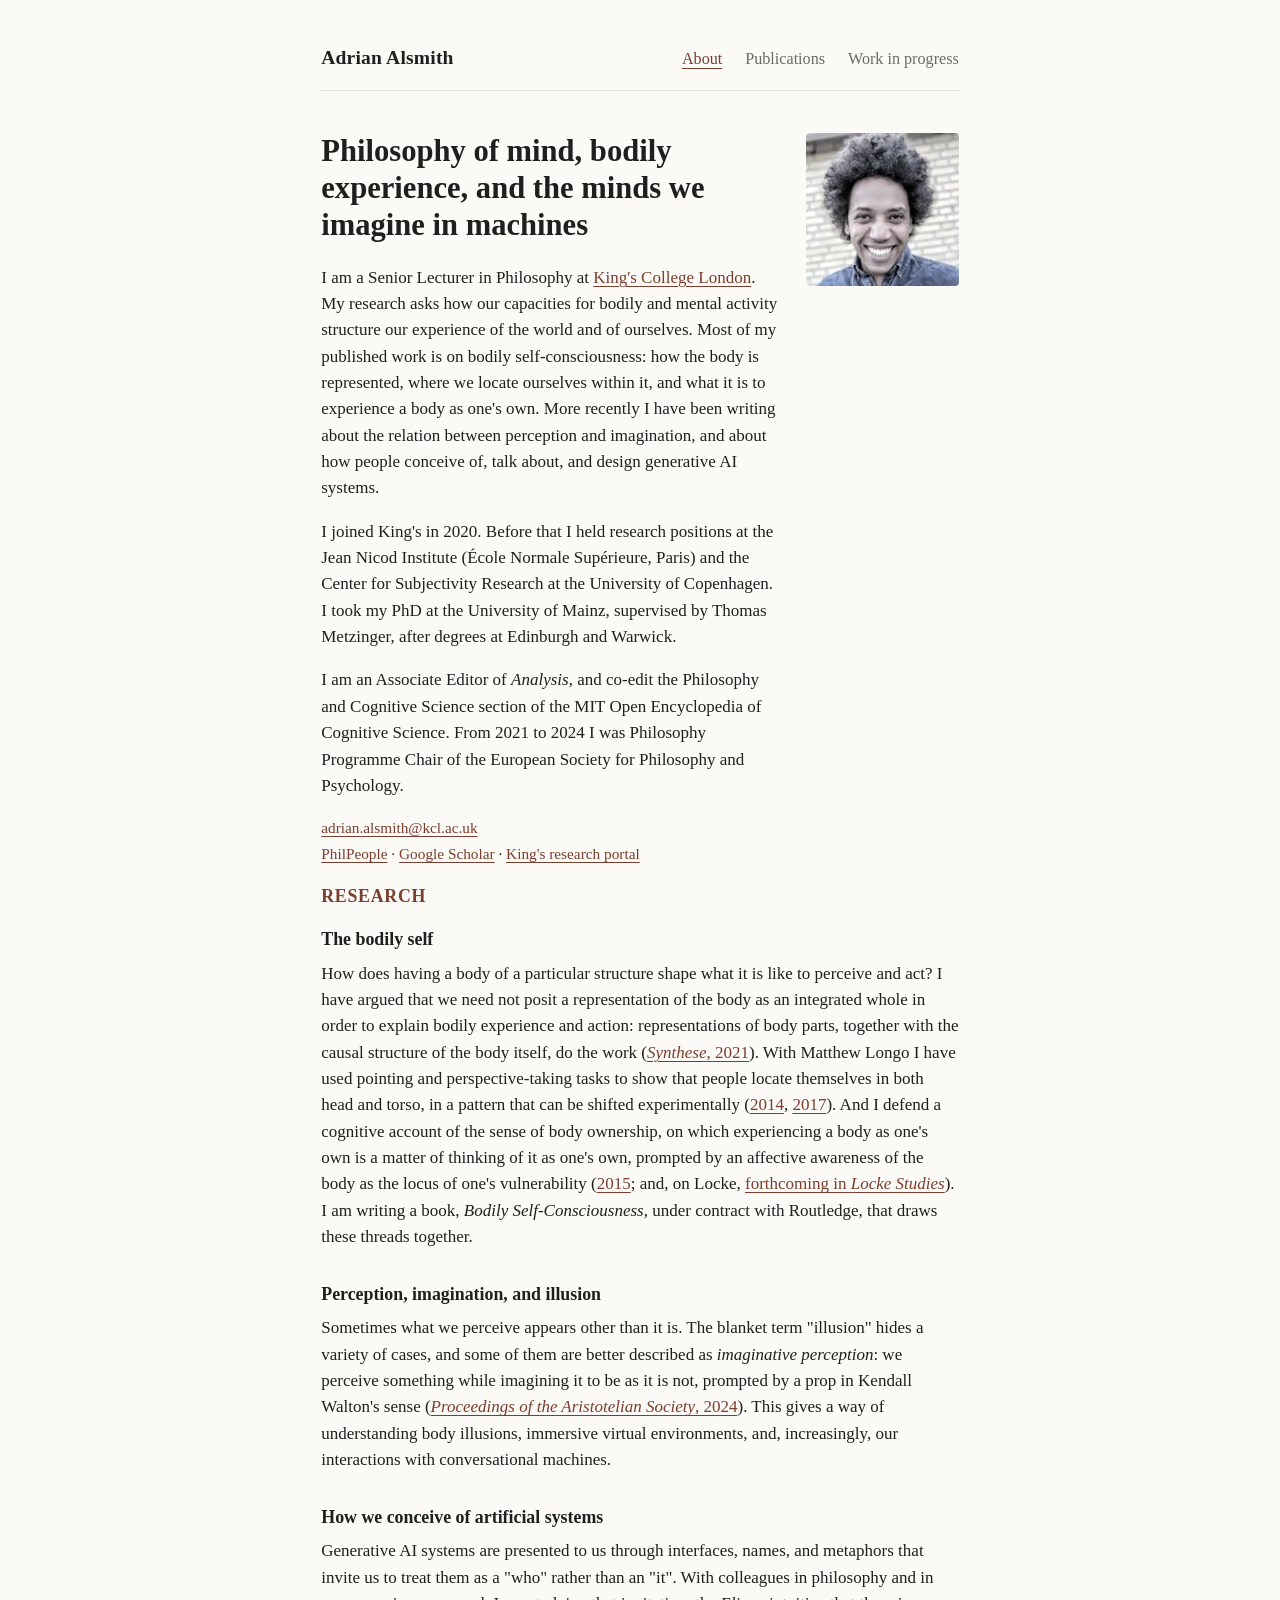
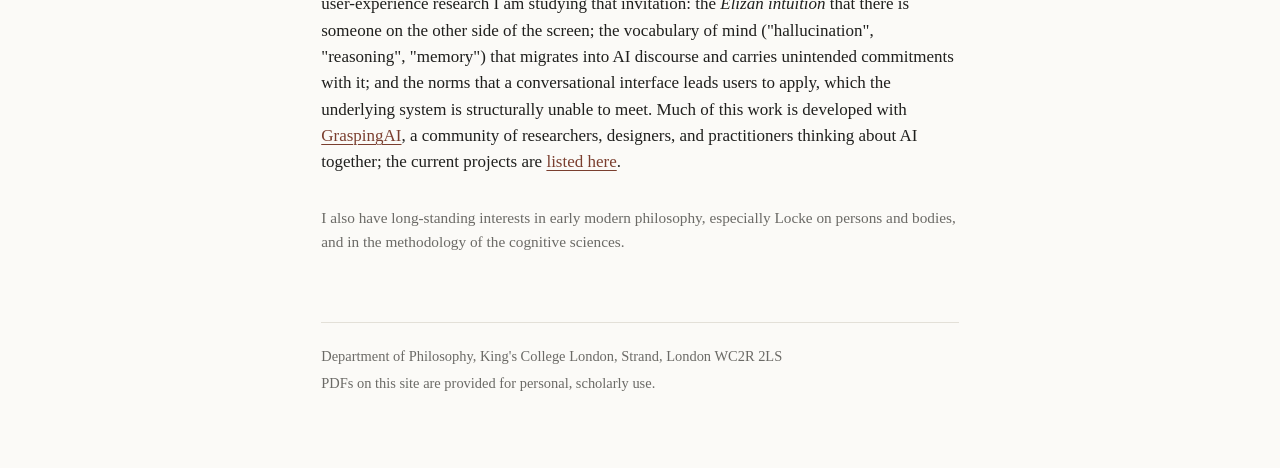
==== index.html @ 0f91536b "Update site with facts from CV, PDR, and project files Add missing publications (2020–2025), mark th" ====
<!DOCTYPE html>
<html lang="en">
<head>
  <meta charset="utf-8">
  <meta name="viewport" content="width=device-width, initial-scale=1">
  <title>Adrian Alsmith — Philosophy, King's College London</title>
  <meta name="description" content="Adrian Alsmith is a philosopher at King's College London working on bodily self-consciousness, perception and imagination, and how people conceive of artificial systems.">
  <link rel="stylesheet" href="style.css">
</head>
<body>
<div class="wrap">

  <header class="site">
    <a class="name" href="index.html">Adrian Alsmith</a>
    <nav class="main">
      <a href="index.html" aria-current="page">About</a>
      <a href="publications.html">Publications</a>
      <a href="work-in-progress.html">Work in progress</a>
    </nav>
  </header>

  <main>

    <div class="intro">
      <div>
        <h1>Philosophy of mind, bodily experience, and the minds we imagine in machines</h1>

        <p>I am a Senior Lecturer in Philosophy at <a href="https://www.kcl.ac.uk/people/adrian-alsmith">King's College London</a>. My research asks how our capacities for bodily and mental activity structure our experience of the world and of ourselves. Most of my published work is on bodily self-consciousness: how the body is represented, where we locate ourselves within it, and what it is to experience a body as one's own. More recently I have been writing about the relation between perception and imagination, and about how people conceive of, talk about, and design generative AI systems.</p>

        <p>I joined King's in 2020. Before that I held research positions at the Jean Nicod Institute (École Normale Supérieure, Paris) and the Center for Subjectivity Research at the University of Copenhagen. I took my PhD at the University of Mainz, supervised by Thomas Metzinger, after degrees at Edinburgh and Warwick.</p>

        <p>I am an Associate Editor of <em>Analysis</em>, and co-edit the Philosophy and Cognitive Science section of the MIT Open Encyclopedia of Cognitive Science. From 2021 to 2024 I was Philosophy Programme Chair of the European Society for Philosophy and Psychology.</p>

        <ul class="contact small">
          <li><a href="mailto:adrian.alsmith@kcl.ac.uk">adrian.alsmith@kcl.ac.uk</a></li>
          <li><a href="https://philpeople.org/profiles/adrian-j-t-alsmith">PhilPeople</a> · <a href="https://scholar.google.com/citations?user=1DLullMAAAAJ">Google Scholar</a> · <a href="https://kclpure.kcl.ac.uk/portal/en/persons/adrian.alsmith/">King's research portal</a></li>
        </ul>
      </div>
      <img class="portrait" src="assets/adrian-alsmith.jpg" alt="Adrian Alsmith">
    </div>

    <h2>Research</h2>

    <div class="theme">
      <h3>The bodily self</h3>
      <p>How does having a body of a particular structure shape what it is like to perceive and act? I have argued that we need not posit a representation of the body as an integrated whole in order to explain bodily experience and action: representations of body parts, together with the causal structure of the body itself, do the work (<a href="papers/alsmith-2021-bodily-structure-and-body-representation.pdf"><em>Synthese</em>, 2021</a>). With Matthew Longo I have used pointing and perspective-taking tasks to show that people locate themselves in both head and torso, in a pattern that can be shifted experimentally (<a href="papers/alsmith-longo-2014-where-exactly-am-i.pdf">2014</a>, <a href="papers/alsmith-ferre-longo-2017-misalignment-paradigm.pdf">2017</a>). And I defend a cognitive account of the sense of body ownership, on which experiencing a body as one's own is a matter of thinking of it as one's own, prompted by an affective awareness of the body as the locus of one's vulnerability (<a href="papers/alsmith-2015-mental-activity-and-the-sense-of-ownership.pdf">2015</a>; and, on Locke, <a href="publications.html">forthcoming in <em>Locke Studies</em></a>). I am writing a book, <em>Bodily Self-Consciousness</em>, under contract with Routledge, that draws these threads together.</p>
    </div>

    <div class="theme">
      <h3>Perception, imagination, and illusion</h3>
      <p>Sometimes what we perceive appears other than it is. The blanket term "illusion" hides a variety of cases, and some of them are better described as <em>imaginative perception</em>: we perceive something while imagining it to be as it is not, prompted by a prop in Kendall Walton's sense (<a href="papers/alsmith-2024-unmistaken-imaginative-perception-and-illusion.pdf"><em>Proceedings of the Aristotelian Society</em>, 2024</a>). This gives a way of understanding body illusions, immersive virtual environments, and, increasingly, our interactions with conversational machines.</p>
    </div>

    <div class="theme">
      <h3>How we conceive of artificial systems</h3>
      <p>Generative AI systems are presented to us through interfaces, names, and metaphors that invite us to treat them as a "who" rather than an "it". With colleagues in philosophy and in user-experience research I am studying that invitation: the <em>Elizan intuition</em> that there is someone on the other side of the screen; the vocabulary of mind ("hallucination", "reasoning", "memory") that migrates into AI discourse and carries unintended commitments with it; and the norms that a conversational interface leads users to apply, which the underlying system is structurally unable to meet. Much of this work is developed with <a href="https://www.graspingai.com/">GraspingAI</a>, a community of researchers, designers, and practitioners thinking about AI together; the current projects are <a href="work-in-progress.html">listed here</a>.</p>
    </div>

    <p class="muted small">I also have long-standing interests in early modern philosophy, especially Locke on persons and bodies, and in the methodology of the cognitive sciences.</p>

  </main>

  <footer class="site">
    <p>Department of Philosophy, King's College London, Strand, London WC2R 2LS</p>
    <p>PDFs on this site are provided for personal, scholarly use.</p>
  </footer>

</div>
</body>
</html>
---- style.css ----
/* ------------------------------------------------------------------
   Adrian Alsmith — site stylesheet
   One file, no build step. Colours live in the :root block; change
   them there and every page follows.
   ------------------------------------------------------------------ */

:root {
  --bg: #fbfaf7;          /* page background (warm off-white) */
  --ink: #1f1f1d;         /* body text */
  --muted: #6b6a66;       /* secondary text: dates, venues, captions */
  --rule: #e3e0d8;        /* hairlines */
  --accent: #7a3e2e;      /* links, small headings (muted brick) */
  --accent-hover: #4d251b;
  --measure: 40rem;       /* max text width ≈ 70 characters */
}

@media (prefers-color-scheme: dark) {
  :root {
    --bg: #17181a;
    --ink: #e6e3dc;
    --muted: #a09d96;
    --rule: #33353a;
    --accent: #d9a08a;
    --accent-hover: #f0c9b8;
  }
}

* { box-sizing: border-box; }

html { font-size: 106.25%; }  /* 17px base */

body {
  margin: 0;
  background: var(--bg);
  color: var(--ink);
  font-family: Charter, "Iowan Old Style", "Palatino Linotype", Palatino,
               Georgia, "Times New Roman", serif;
  line-height: 1.55;
  -webkit-font-smoothing: antialiased;
}

/* ---- layout ---------------------------------------------------- */

.wrap {
  max-width: var(--measure);
  margin: 0 auto;
  padding: 2.5rem 1.25rem 4rem;
}

header.site {
  display: flex;
  flex-wrap: wrap;
  align-items: baseline;
  justify-content: space-between;
  gap: 0.5rem 1.5rem;
  padding-bottom: 1rem;
  margin-bottom: 2.5rem;
  border-bottom: 1px solid var(--rule);
}

header.site .name {
  font-size: 1.15rem;
  font-weight: 600;
  letter-spacing: 0.01em;
  color: var(--ink);
  text-decoration: none;
}

nav.main a {
  margin-left: 1.1rem;
  color: var(--muted);
  text-decoration: none;
  font-size: 0.95rem;
}
nav.main a:first-child { margin-left: 0; }
nav.main a:hover,
nav.main a[aria-current="page"] { color: var(--accent); }
nav.main a[aria-current="page"] { text-decoration: underline; text-underline-offset: 0.25em; }

footer.site {
  margin-top: 4rem;
  padding-top: 1rem;
  border-top: 1px solid var(--rule);
  color: var(--muted);
  font-size: 0.85rem;
}
footer.site p { margin: 0.3rem 0; }

/* ---- type ------------------------------------------------------ */

h1 {
  font-size: 1.8rem;
  font-weight: 600;
  line-height: 1.2;
  margin: 0 0 1.25rem;
}

h2 {
  font-size: 1.05rem;
  font-weight: 600;
  letter-spacing: 0.04em;
  text-transform: uppercase;
  color: var(--accent);
  margin: 2.75rem 0 0.9rem;
}
h2:first-of-type { margin-top: 0; }

h3 {
  font-size: 1.05rem;
  font-weight: 600;
  margin: 1.6rem 0 0.4rem;
}

p { margin: 0 0 1rem; }

a { color: var(--accent); text-decoration: underline; text-underline-offset: 0.18em; text-decoration-thickness: 0.06em; }
a:hover { color: var(--accent-hover); }

.muted { color: var(--muted); }
.small { font-size: 0.9rem; }

/* ---- home page ------------------------------------------------- */

.intro {
  display: grid;
  grid-template-columns: 1fr;
  gap: 1.5rem;
  align-items: start;
}
@media (min-width: 560px) {
  .intro { grid-template-columns: 1fr 9rem; }
}

.intro img.portrait {
  width: 9rem;
  height: 9rem;
  object-fit: cover;
  border-radius: 4px;
  order: -1;
}
@media (min-width: 560px) { .intro img.portrait { order: 0; } }

.contact { list-style: none; padding: 0; margin: 0 0 1rem; }
.contact li { margin: 0.15rem 0; }

/* ---- lists of work --------------------------------------------- */

ul.works { list-style: none; padding: 0; margin: 0; }
ul.works li {
  margin: 0 0 1.1rem;
  padding-left: 0;
}
ul.works .title { font-weight: 600; }
ul.works .venue { color: var(--muted); }
ul.works .links { font-size: 0.9rem; white-space: nowrap; }
ul.works .links a { margin-right: 0.6rem; }
ul.works .note { display: block; color: var(--muted); font-size: 0.92rem; margin-top: 0.2rem; }

.year {
  display: block;
  color: var(--muted);
  font-size: 0.85rem;
  letter-spacing: 0.06em;
  margin: 1.8rem 0 0.6rem;
}
.year:first-of-type { margin-top: 0; }

/* Research themes on the home page */
.theme { margin-bottom: 1.8rem; }
.theme h3 { margin-top: 0; }
.theme p:last-child { margin-bottom: 0; }
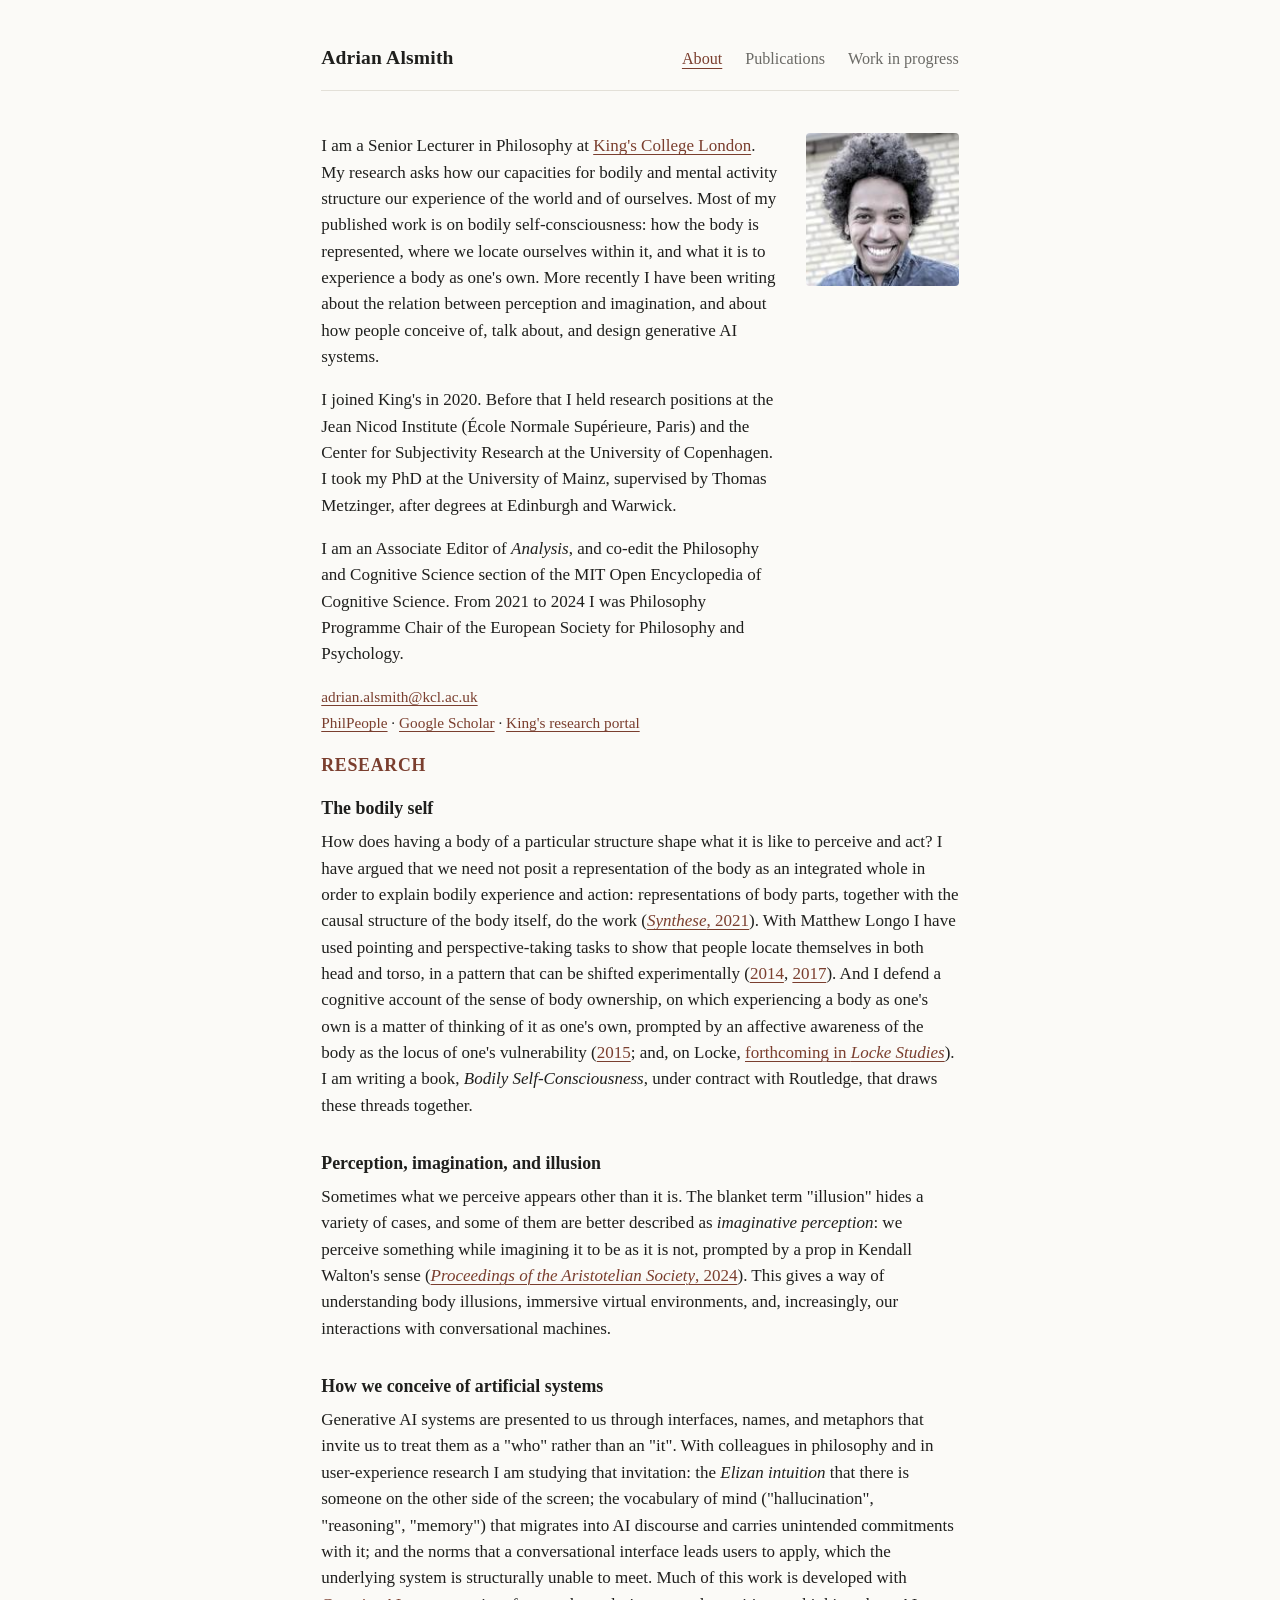
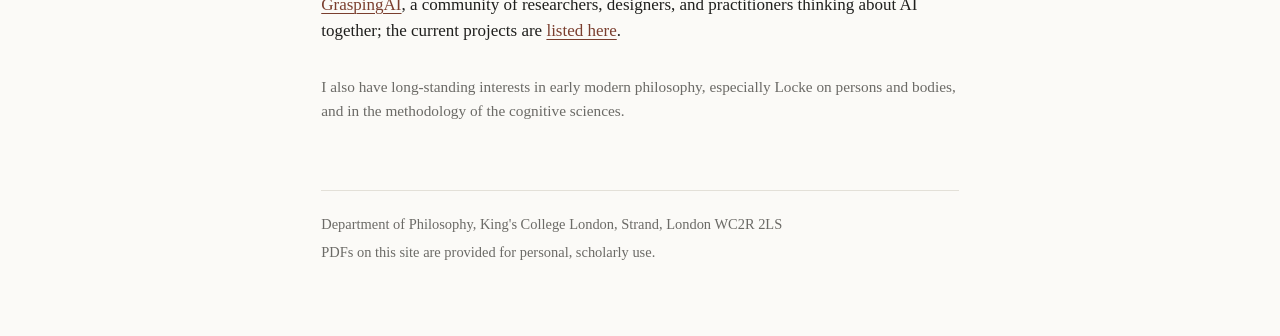
==== commit 58b9c02a: "Remove headline strapline from home page Co-Authored-By: Claude Fable 5.1 <noreply@anthropic.com> Cl" ====
--- a/index.html
+++ b/index.html
@@ -23,8 +23,6 @@
 
     <div class="intro">
       <div>
-        <h1>Philosophy of mind, bodily experience, and the minds we imagine in machines</h1>
-
         <p>I am a Senior Lecturer in Philosophy at <a href="https://www.kcl.ac.uk/people/adrian-alsmith">King's College London</a>. My research asks how our capacities for bodily and mental activity structure our experience of the world and of ourselves. Most of my published work is on bodily self-consciousness: how the body is represented, where we locate ourselves within it, and what it is to experience a body as one's own. More recently I have been writing about the relation between perception and imagination, and about how people conceive of, talk about, and design generative AI systems.</p>
 
         <p>I joined King's in 2020. Before that I held research positions at the Jean Nicod Institute (École Normale Supérieure, Paris) and the Center for Subjectivity Research at the University of Copenhagen. I took my PhD at the University of Mainz, supervised by Thomas Metzinger, after degrees at Edinburgh and Warwick.</p>
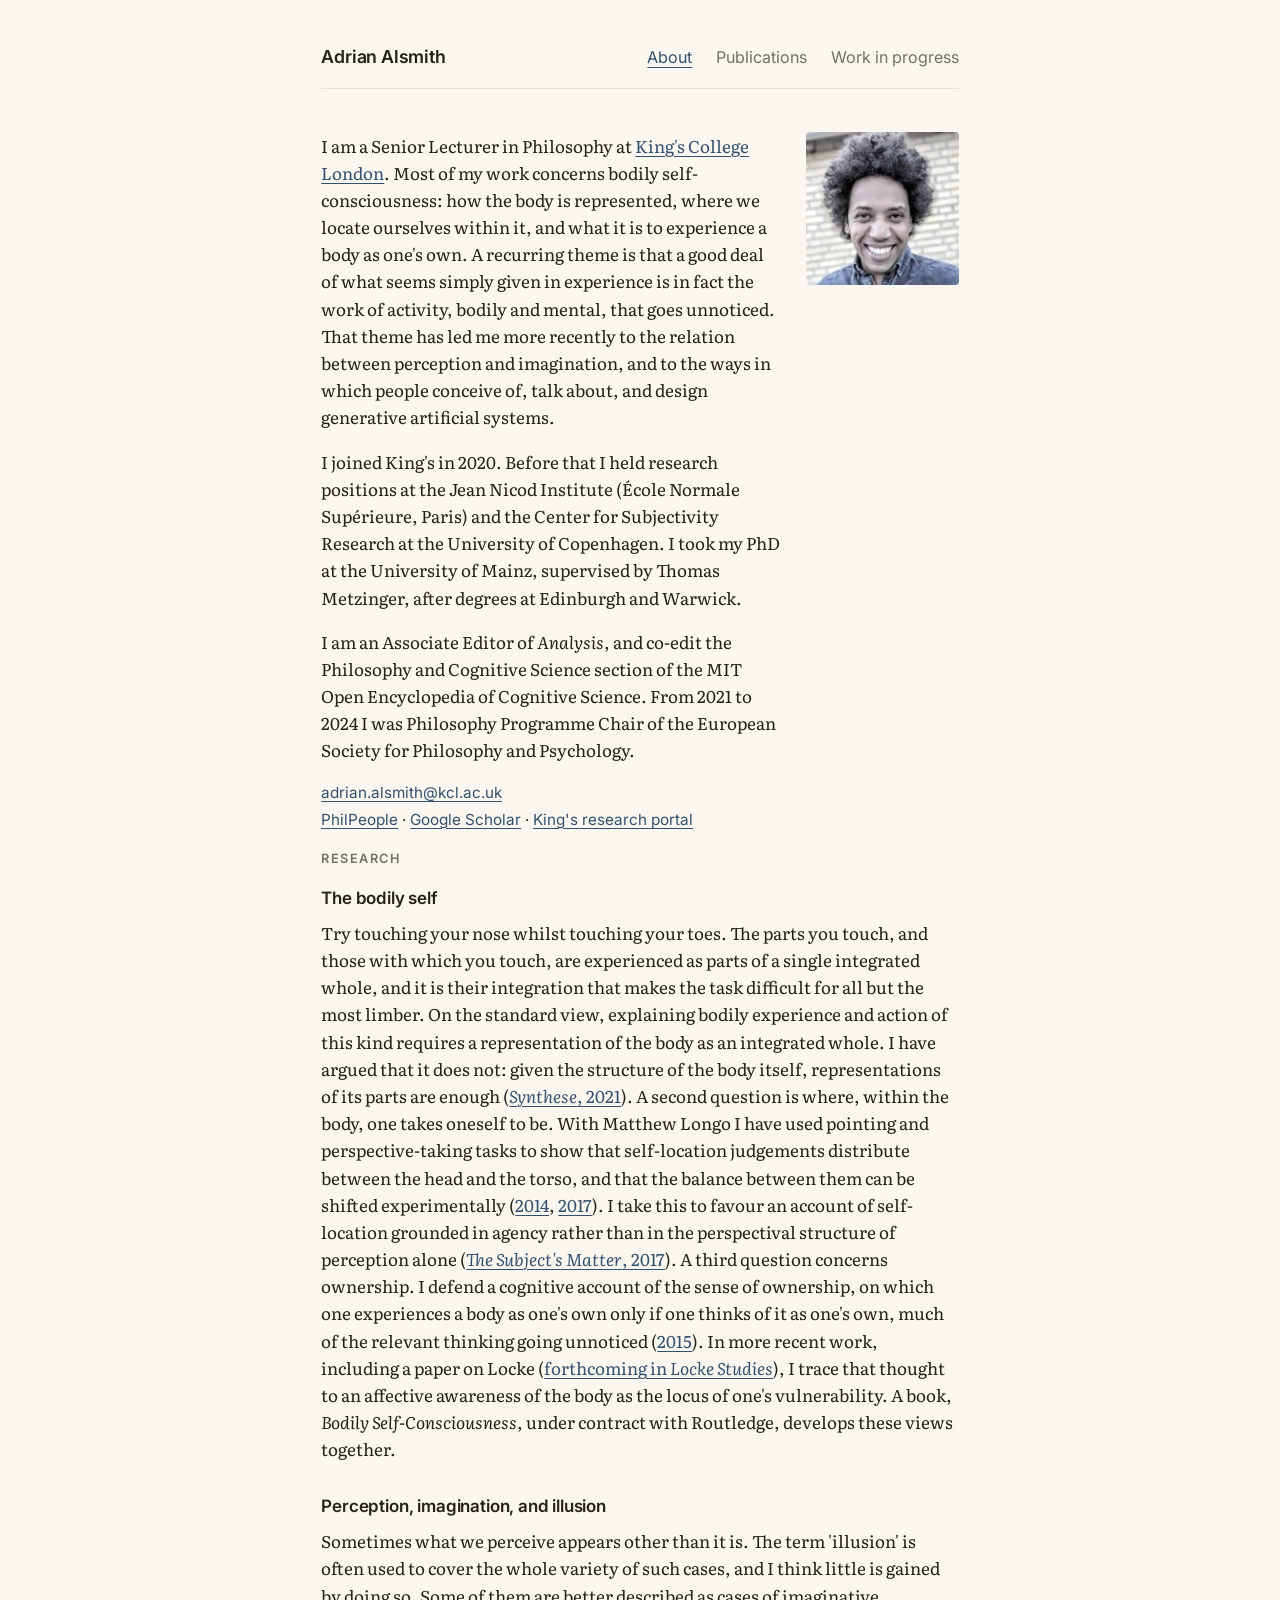
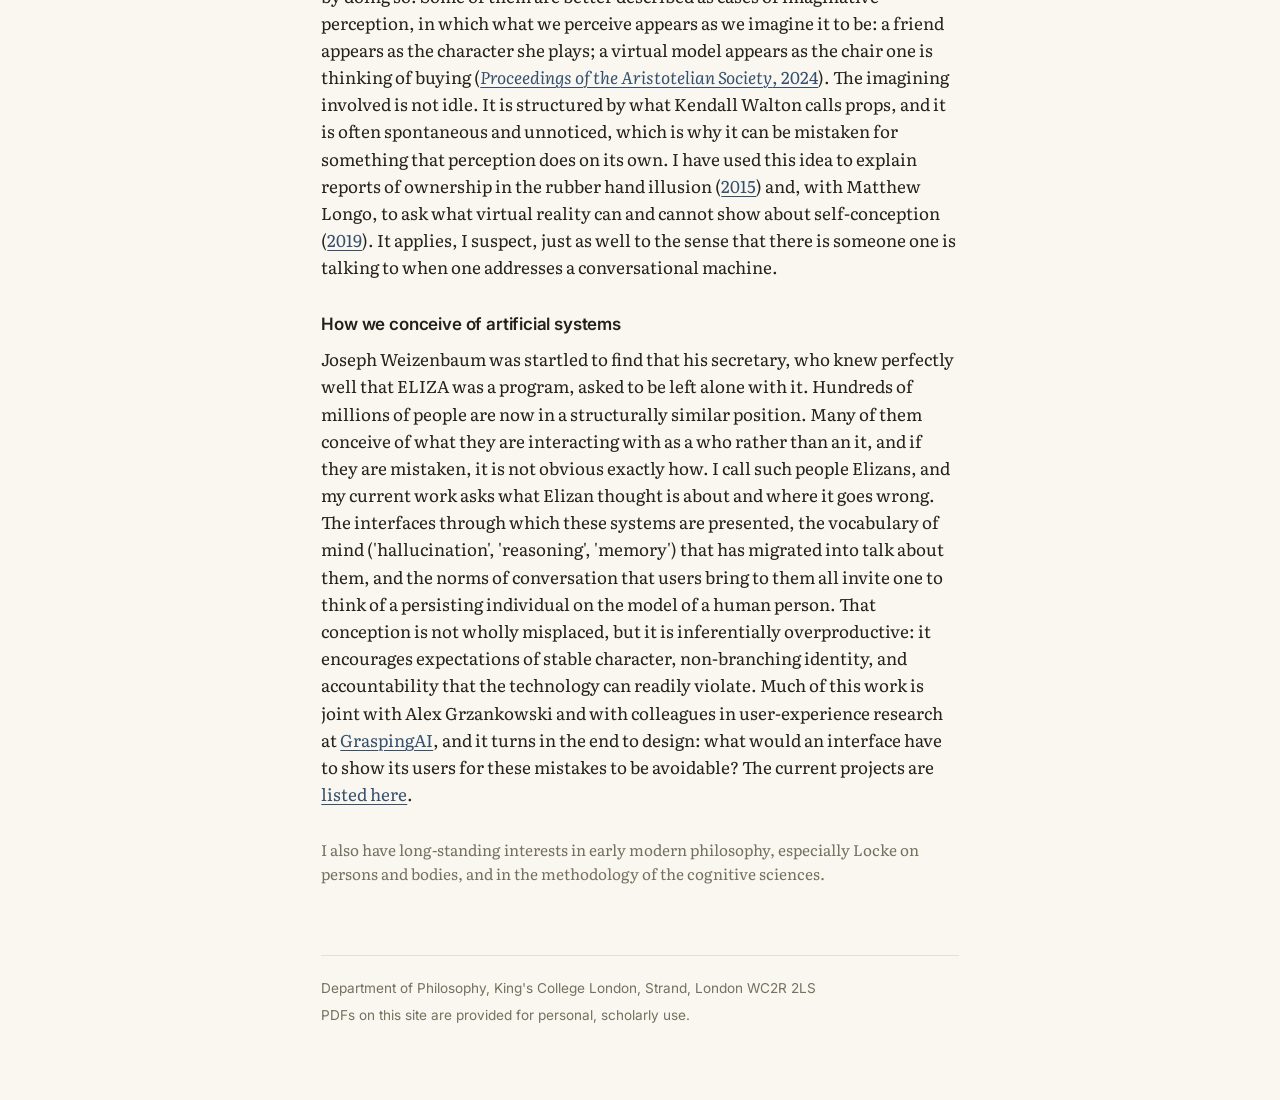
==== commit 581aef5c: "Revise site copy to match the author's prose style Rework the bio, research themes, and the notes on" ====
--- a/index.html
+++ b/index.html
@@ -23,7 +23,7 @@
 
     <div class="intro">
       <div>
-        <p>I am a Senior Lecturer in Philosophy at <a href="https://www.kcl.ac.uk/people/adrian-alsmith">King's College London</a>. My research asks how our capacities for bodily and mental activity structure our experience of the world and of ourselves. Most of my published work is on bodily self-consciousness: how the body is represented, where we locate ourselves within it, and what it is to experience a body as one's own. More recently I have been writing about the relation between perception and imagination, and about how people conceive of, talk about, and design generative AI systems.</p>
+        <p>I am a Senior Lecturer in Philosophy at <a href="https://www.kcl.ac.uk/people/adrian-alsmith">King's College London</a>. Most of my work concerns bodily self-consciousness: how the body is represented, where we locate ourselves within it, and what it is to experience a body as one's own. A recurring theme is that a good deal of what seems simply given in experience is in fact the work of activity, bodily and mental, that goes unnoticed. That theme has led me more recently to the relation between perception and imagination, and to the ways in which people conceive of, talk about, and design generative artificial systems.</p>
 
         <p>I joined King's in 2020. Before that I held research positions at the Jean Nicod Institute (École Normale Supérieure, Paris) and the Center for Subjectivity Research at the University of Copenhagen. I took my PhD at the University of Mainz, supervised by Thomas Metzinger, after degrees at Edinburgh and Warwick.</p>
 
@@ -41,17 +41,17 @@
 
     <div class="theme">
       <h3>The bodily self</h3>
-      <p>How does having a body of a particular structure shape what it is like to perceive and act? I have argued that we need not posit a representation of the body as an integrated whole in order to explain bodily experience and action: representations of body parts, together with the causal structure of the body itself, do the work (<a href="papers/alsmith-2021-bodily-structure-and-body-representation.pdf"><em>Synthese</em>, 2021</a>). With Matthew Longo I have used pointing and perspective-taking tasks to show that people locate themselves in both head and torso, in a pattern that can be shifted experimentally (<a href="papers/alsmith-longo-2014-where-exactly-am-i.pdf">2014</a>, <a href="papers/alsmith-ferre-longo-2017-misalignment-paradigm.pdf">2017</a>). And I defend a cognitive account of the sense of body ownership, on which experiencing a body as one's own is a matter of thinking of it as one's own, prompted by an affective awareness of the body as the locus of one's vulnerability (<a href="papers/alsmith-2015-mental-activity-and-the-sense-of-ownership.pdf">2015</a>; and, on Locke, <a href="publications.html">forthcoming in <em>Locke Studies</em></a>). I am writing a book, <em>Bodily Self-Consciousness</em>, under contract with Routledge, that draws these threads together.</p>
+      <p>Try touching your nose whilst touching your toes. The parts you touch, and those with which you touch, are experienced as parts of a single integrated whole, and it is their integration that makes the task difficult for all but the most limber. On the standard view, explaining bodily experience and action of this kind requires a representation of the body as an integrated whole. I have argued that it does not: given the structure of the body itself, representations of its parts are enough (<a href="papers/alsmith-2021-bodily-structure-and-body-representation.pdf"><em>Synthese</em>, 2021</a>). A second question is where, within the body, one takes oneself to be. With Matthew Longo I have used pointing and perspective-taking tasks to show that self-location judgements distribute between the head and the torso, and that the balance between them can be shifted experimentally (<a href="papers/alsmith-longo-2014-where-exactly-am-i.pdf">2014</a>, <a href="papers/alsmith-ferre-longo-2017-misalignment-paradigm.pdf">2017</a>). I take this to favour an account of self-location grounded in agency rather than in the perspectival structure of perception alone (<a href="papers/alsmith-2017-perspectival-structure-and-agentive-self-location.pdf"><em>The Subject's Matter</em>, 2017</a>). A third question concerns ownership. I defend a cognitive account of the sense of ownership, on which one experiences a body as one's own only if one thinks of it as one's own, much of the relevant thinking going unnoticed (<a href="papers/alsmith-2015-mental-activity-and-the-sense-of-ownership.pdf">2015</a>). In more recent work, including a paper on Locke (<a href="publications.html">forthcoming in <em>Locke Studies</em></a>), I trace that thought to an affective awareness of the body as the locus of one's vulnerability. A book, <em>Bodily Self-Consciousness</em>, under contract with Routledge, develops these views together.</p>
     </div>
 
     <div class="theme">
       <h3>Perception, imagination, and illusion</h3>
-      <p>Sometimes what we perceive appears other than it is. The blanket term "illusion" hides a variety of cases, and some of them are better described as <em>imaginative perception</em>: we perceive something while imagining it to be as it is not, prompted by a prop in Kendall Walton's sense (<a href="papers/alsmith-2024-unmistaken-imaginative-perception-and-illusion.pdf"><em>Proceedings of the Aristotelian Society</em>, 2024</a>). This gives a way of understanding body illusions, immersive virtual environments, and, increasingly, our interactions with conversational machines.</p>
+      <p>Sometimes what we perceive appears other than it is. The term 'illusion' is often used to cover the whole variety of such cases, and I think little is gained by doing so. Some of them are better described as cases of imaginative perception, in which what we perceive appears as we imagine it to be: a friend appears as the character she plays; a virtual model appears as the chair one is thinking of buying (<a href="papers/alsmith-2024-unmistaken-imaginative-perception-and-illusion.pdf"><em>Proceedings of the Aristotelian Society</em>, 2024</a>). The imagining involved is not idle. It is structured by what Kendall Walton calls props, and it is often spontaneous and unnoticed, which is why it can be mistaken for something that perception does on its own. I have used this idea to explain reports of ownership in the rubber hand illusion (<a href="papers/alsmith-2015-mental-activity-and-the-sense-of-ownership.pdf">2015</a>) and, with Matthew Longo, to ask what virtual reality can and cannot show about self-conception (<a href="papers/alsmith-longo-2019-using-vr-to-study-self-conception.pdf">2019</a>). It applies, I suspect, just as well to the sense that there is someone one is talking to when one addresses a conversational machine.</p>
     </div>
 
     <div class="theme">
       <h3>How we conceive of artificial systems</h3>
-      <p>Generative AI systems are presented to us through interfaces, names, and metaphors that invite us to treat them as a "who" rather than an "it". With colleagues in philosophy and in user-experience research I am studying that invitation: the <em>Elizan intuition</em> that there is someone on the other side of the screen; the vocabulary of mind ("hallucination", "reasoning", "memory") that migrates into AI discourse and carries unintended commitments with it; and the norms that a conversational interface leads users to apply, which the underlying system is structurally unable to meet. Much of this work is developed with <a href="https://www.graspingai.com/">GraspingAI</a>, a community of researchers, designers, and practitioners thinking about AI together; the current projects are <a href="work-in-progress.html">listed here</a>.</p>
+      <p>Joseph Weizenbaum was startled to find that his secretary, who knew perfectly well that ELIZA was a program, asked to be left alone with it. Hundreds of millions of people are now in a structurally similar position. Many of them conceive of what they are interacting with as a who rather than an it, and if they are mistaken, it is not obvious exactly how. I call such people Elizans, and my current work asks what Elizan thought is about and where it goes wrong. The interfaces through which these systems are presented, the vocabulary of mind ('hallucination', 'reasoning', 'memory') that has migrated into talk about them, and the norms of conversation that users bring to them all invite one to think of a persisting individual on the model of a human person. That conception is not wholly misplaced, but it is inferentially overproductive: it encourages expectations of stable character, non-branching identity, and accountability that the technology can readily violate. Much of this work is joint with Alex Grzankowski and with colleagues in user-experience research at <a href="https://www.graspingai.com/">GraspingAI</a>, and it turns in the end to design: what would an interface have to show its users for these mistakes to be avoidable? The current projects are <a href="work-in-progress.html">listed here</a>.</p>
     </div>
 
     <p class="muted small">I also have long-standing interests in early modern philosophy, especially Locke on persons and bodies, and in the methodology of the cognitive sciences.</p>
--- a/style.css
+++ b/style.css
@@ -2,26 +2,62 @@
    Adrian Alsmith — site stylesheet
    One file, no build step. Colours live in the :root block; change
    them there and every page follows.
+
+   Type: Literata (serif) for running text; Inter (sans) for the name,
+   navigation, headings, labels and links. Both are self-hosted in
+   assets/fonts/ under the SIL Open Font License.
    ------------------------------------------------------------------ */
 
+@font-face {
+  font-family: "Literata";
+  src: url("assets/fonts/literata.woff2") format("woff2");
+  font-weight: 200 900;
+  font-style: normal;
+  font-display: swap;
+}
+@font-face {
+  font-family: "Literata";
+  src: url("assets/fonts/literata-italic.woff2") format("woff2");
+  font-weight: 200 900;
+  font-style: italic;
+  font-display: swap;
+}
+@font-face {
+  font-family: "Inter";
+  src: url("assets/fonts/inter.woff2") format("woff2");
+  font-weight: 100 900;
+  font-style: normal;
+  font-display: swap;
+}
+@font-face {
+  font-family: "Inter";
+  src: url("assets/fonts/inter-italic.woff2") format("woff2");
+  font-weight: 100 900;
+  font-style: italic;
+  font-display: swap;
+}
+
 :root {
-  --bg: #fbfaf7;          /* page background (warm off-white) */
-  --ink: #1f1f1d;         /* body text */
-  --muted: #6b6a66;       /* secondary text: dates, venues, captions */
-  --rule: #e3e0d8;        /* hairlines */
-  --accent: #7a3e2e;      /* links, small headings (muted brick) */
-  --accent-hover: #4d251b;
+  --bg: #faf7f0;          /* page background (cream) */
+  --ink: #24211c;         /* body text (warm near-black) */
+  --muted: #75705f;       /* secondary text: dates, venues, captions */
+  --rule: #e6e0d0;        /* hairlines */
+  --accent: #34506e;      /* links (slate blue) */
+  --accent-hover: #1e3149;
   --measure: 40rem;       /* max text width ≈ 70 characters */
+
+  --serif: "Literata", Charter, "Iowan Old Style", Georgia, serif;
+  --sans: "Inter", -apple-system, "Helvetica Neue", Helvetica, Arial, sans-serif;
 }
 
 @media (prefers-color-scheme: dark) {
   :root {
-    --bg: #17181a;
-    --ink: #e6e3dc;
-    --muted: #a09d96;
-    --rule: #33353a;
-    --accent: #d9a08a;
-    --accent-hover: #f0c9b8;
+    --bg: #1b1a17;
+    --ink: #e8e4da;
+    --muted: #a39d8e;
+    --rule: #36332c;
+    --accent: #9fb8d6;
+    --accent-hover: #c7d8ec;
   }
 }
 
@@ -33,9 +69,8 @@
   margin: 0;
   background: var(--bg);
   color: var(--ink);
-  font-family: Charter, "Iowan Old Style", "Palatino Linotype", Palatino,
-               Georgia, "Times New Roman", serif;
-  line-height: 1.55;
+  font-family: var(--serif);
+  line-height: 1.6;
   -webkit-font-smoothing: antialiased;
 }
 
@@ -56,12 +91,13 @@
   padding-bottom: 1rem;
   margin-bottom: 2.5rem;
   border-bottom: 1px solid var(--rule);
+  font-family: var(--sans);
 }
 
 header.site .name {
-  font-size: 1.15rem;
-  font-weight: 600;
-  letter-spacing: 0.01em;
+  font-size: 1.05rem;
+  font-weight: 600;
+  letter-spacing: -0.01em;
   color: var(--ink);
   text-decoration: none;
 }
@@ -82,38 +118,49 @@
   padding-top: 1rem;
   border-top: 1px solid var(--rule);
   color: var(--muted);
-  font-size: 0.85rem;
+  font-family: var(--sans);
+  font-size: 0.8rem;
 }
 footer.site p { margin: 0.3rem 0; }
 
 /* ---- type ------------------------------------------------------ */
 
 h1 {
-  font-size: 1.8rem;
-  font-weight: 600;
+  font-family: var(--sans);
+  font-size: 1.5rem;
+  font-weight: 600;
+  letter-spacing: -0.015em;
   line-height: 1.2;
   margin: 0 0 1.25rem;
 }
 
 h2 {
-  font-size: 1.05rem;
-  font-weight: 600;
-  letter-spacing: 0.04em;
+  font-family: var(--sans);
+  font-size: 0.75rem;
+  font-weight: 600;
+  letter-spacing: 0.12em;
   text-transform: uppercase;
+  color: var(--muted);
+  margin: 2.75rem 0 0.9rem;
+}
+h2:first-of-type { margin-top: 0; }
+
+h3 {
+  font-family: var(--sans);
+  font-size: 1rem;
+  font-weight: 600;
+  letter-spacing: -0.01em;
+  margin: 1.6rem 0 0.4rem;
+}
+
+p { margin: 0 0 1rem; }
+
+a {
   color: var(--accent);
-  margin: 2.75rem 0 0.9rem;
-}
-h2:first-of-type { margin-top: 0; }
-
-h3 {
-  font-size: 1.05rem;
-  font-weight: 600;
-  margin: 1.6rem 0 0.4rem;
-}
-
-p { margin: 0 0 1rem; }
-
-a { color: var(--accent); text-decoration: underline; text-underline-offset: 0.18em; text-decoration-thickness: 0.06em; }
+  text-decoration: underline;
+  text-underline-offset: 0.18em;
+  text-decoration-thickness: 0.06em;
+}
 a:hover { color: var(--accent-hover); }
 
 .muted { color: var(--muted); }
@@ -140,27 +187,25 @@
 }
 @media (min-width: 560px) { .intro img.portrait { order: 0; } }
 
-.contact { list-style: none; padding: 0; margin: 0 0 1rem; }
+.contact { list-style: none; padding: 0; margin: 0 0 1rem; font-family: var(--sans); }
 .contact li { margin: 0.15rem 0; }
 
 /* ---- lists of work --------------------------------------------- */
 
 ul.works { list-style: none; padding: 0; margin: 0; }
-ul.works li {
-  margin: 0 0 1.1rem;
-  padding-left: 0;
-}
+ul.works li { margin: 0 0 1.1rem; }
 ul.works .title { font-weight: 600; }
 ul.works .venue { color: var(--muted); }
-ul.works .links { font-size: 0.9rem; white-space: nowrap; }
+ul.works .links { font-family: var(--sans); font-size: 0.8rem; white-space: nowrap; }
 ul.works .links a { margin-right: 0.6rem; }
 ul.works .note { display: block; color: var(--muted); font-size: 0.92rem; margin-top: 0.2rem; }
 
 .year {
   display: block;
-  color: var(--muted);
-  font-size: 0.85rem;
-  letter-spacing: 0.06em;
+  font-family: var(--sans);
+  color: var(--muted);
+  font-size: 0.75rem;
+  letter-spacing: 0.12em;
   margin: 1.8rem 0 0.6rem;
 }
 .year:first-of-type { margin-top: 0; }
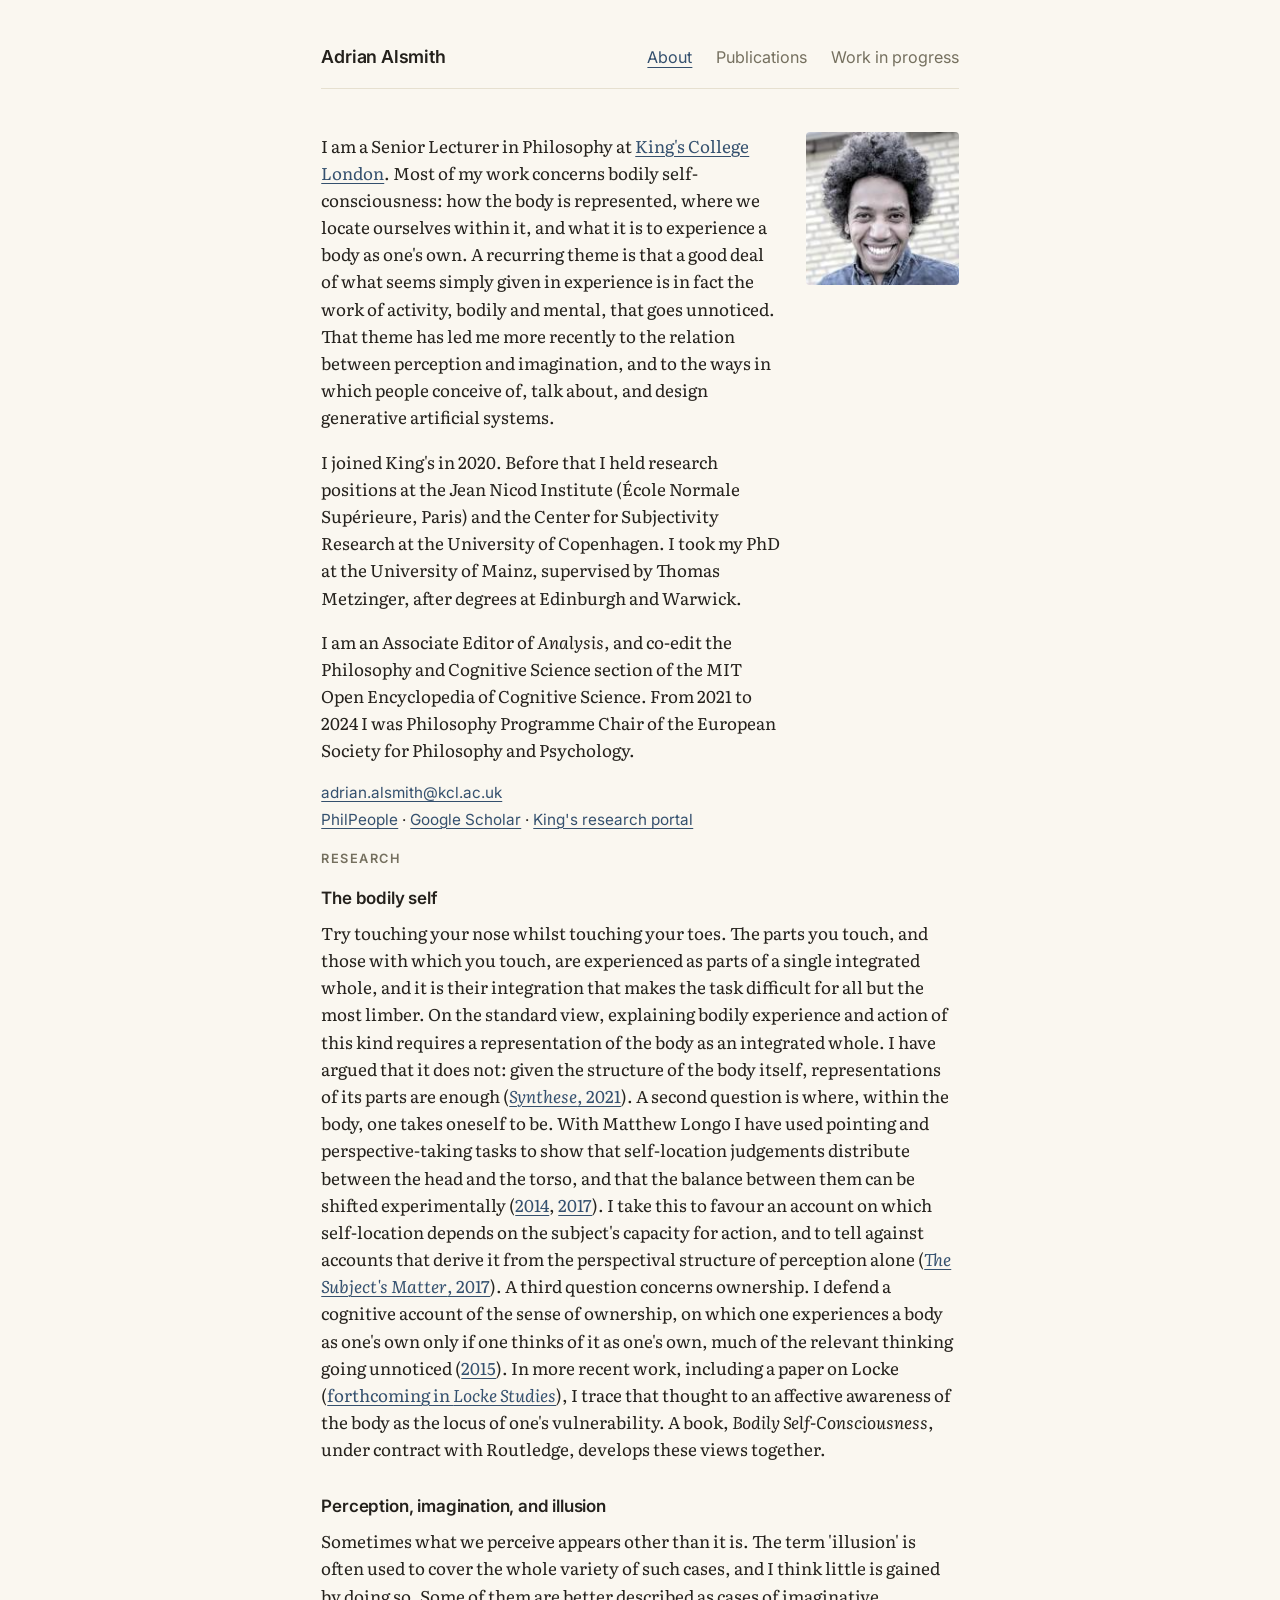
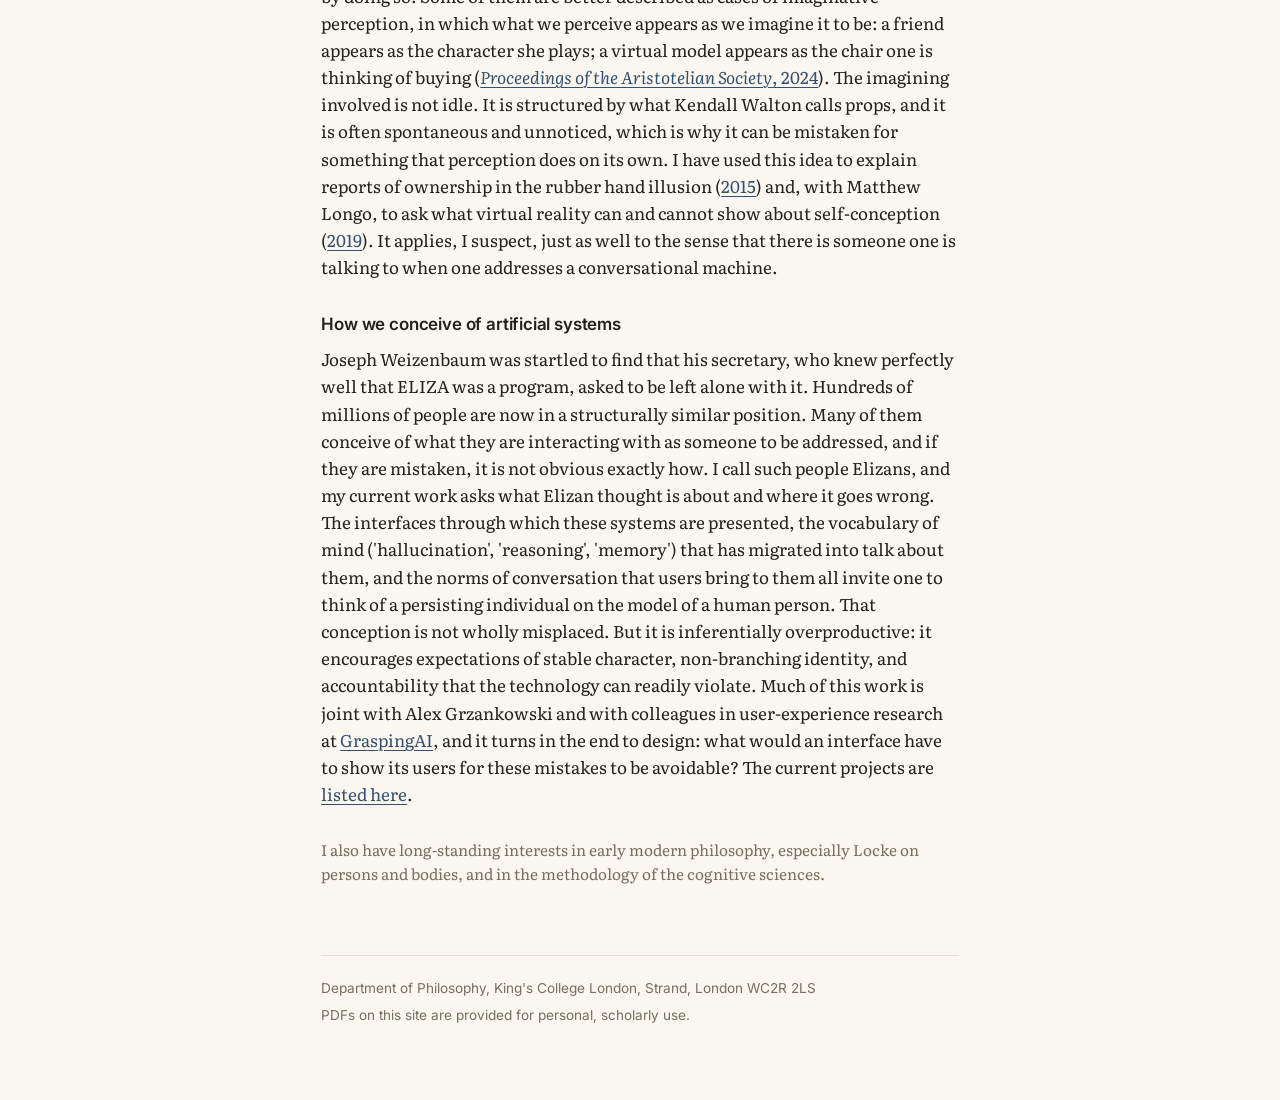
==== commit df3a87c8: "Add style primer; remove 'rather than' contrasts from the copy STYLE.md describes the sentence, para" ====
--- a/index.html
+++ b/index.html
@@ -41,7 +41,7 @@
 
     <div class="theme">
       <h3>The bodily self</h3>
-      <p>Try touching your nose whilst touching your toes. The parts you touch, and those with which you touch, are experienced as parts of a single integrated whole, and it is their integration that makes the task difficult for all but the most limber. On the standard view, explaining bodily experience and action of this kind requires a representation of the body as an integrated whole. I have argued that it does not: given the structure of the body itself, representations of its parts are enough (<a href="papers/alsmith-2021-bodily-structure-and-body-representation.pdf"><em>Synthese</em>, 2021</a>). A second question is where, within the body, one takes oneself to be. With Matthew Longo I have used pointing and perspective-taking tasks to show that self-location judgements distribute between the head and the torso, and that the balance between them can be shifted experimentally (<a href="papers/alsmith-longo-2014-where-exactly-am-i.pdf">2014</a>, <a href="papers/alsmith-ferre-longo-2017-misalignment-paradigm.pdf">2017</a>). I take this to favour an account of self-location grounded in agency rather than in the perspectival structure of perception alone (<a href="papers/alsmith-2017-perspectival-structure-and-agentive-self-location.pdf"><em>The Subject's Matter</em>, 2017</a>). A third question concerns ownership. I defend a cognitive account of the sense of ownership, on which one experiences a body as one's own only if one thinks of it as one's own, much of the relevant thinking going unnoticed (<a href="papers/alsmith-2015-mental-activity-and-the-sense-of-ownership.pdf">2015</a>). In more recent work, including a paper on Locke (<a href="publications.html">forthcoming in <em>Locke Studies</em></a>), I trace that thought to an affective awareness of the body as the locus of one's vulnerability. A book, <em>Bodily Self-Consciousness</em>, under contract with Routledge, develops these views together.</p>
+      <p>Try touching your nose whilst touching your toes. The parts you touch, and those with which you touch, are experienced as parts of a single integrated whole, and it is their integration that makes the task difficult for all but the most limber. On the standard view, explaining bodily experience and action of this kind requires a representation of the body as an integrated whole. I have argued that it does not: given the structure of the body itself, representations of its parts are enough (<a href="papers/alsmith-2021-bodily-structure-and-body-representation.pdf"><em>Synthese</em>, 2021</a>). A second question is where, within the body, one takes oneself to be. With Matthew Longo I have used pointing and perspective-taking tasks to show that self-location judgements distribute between the head and the torso, and that the balance between them can be shifted experimentally (<a href="papers/alsmith-longo-2014-where-exactly-am-i.pdf">2014</a>, <a href="papers/alsmith-ferre-longo-2017-misalignment-paradigm.pdf">2017</a>). I take this to favour an account on which self-location depends on the subject's capacity for action, and to tell against accounts that derive it from the perspectival structure of perception alone (<a href="papers/alsmith-2017-perspectival-structure-and-agentive-self-location.pdf"><em>The Subject's Matter</em>, 2017</a>). A third question concerns ownership. I defend a cognitive account of the sense of ownership, on which one experiences a body as one's own only if one thinks of it as one's own, much of the relevant thinking going unnoticed (<a href="papers/alsmith-2015-mental-activity-and-the-sense-of-ownership.pdf">2015</a>). In more recent work, including a paper on Locke (<a href="publications.html">forthcoming in <em>Locke Studies</em></a>), I trace that thought to an affective awareness of the body as the locus of one's vulnerability. A book, <em>Bodily Self-Consciousness</em>, under contract with Routledge, develops these views together.</p>
     </div>
 
     <div class="theme">
@@ -51,7 +51,7 @@
 
     <div class="theme">
       <h3>How we conceive of artificial systems</h3>
-      <p>Joseph Weizenbaum was startled to find that his secretary, who knew perfectly well that ELIZA was a program, asked to be left alone with it. Hundreds of millions of people are now in a structurally similar position. Many of them conceive of what they are interacting with as a who rather than an it, and if they are mistaken, it is not obvious exactly how. I call such people Elizans, and my current work asks what Elizan thought is about and where it goes wrong. The interfaces through which these systems are presented, the vocabulary of mind ('hallucination', 'reasoning', 'memory') that has migrated into talk about them, and the norms of conversation that users bring to them all invite one to think of a persisting individual on the model of a human person. That conception is not wholly misplaced, but it is inferentially overproductive: it encourages expectations of stable character, non-branching identity, and accountability that the technology can readily violate. Much of this work is joint with Alex Grzankowski and with colleagues in user-experience research at <a href="https://www.graspingai.com/">GraspingAI</a>, and it turns in the end to design: what would an interface have to show its users for these mistakes to be avoidable? The current projects are <a href="work-in-progress.html">listed here</a>.</p>
+      <p>Joseph Weizenbaum was startled to find that his secretary, who knew perfectly well that ELIZA was a program, asked to be left alone with it. Hundreds of millions of people are now in a structurally similar position. Many of them conceive of what they are interacting with as someone to be addressed, and if they are mistaken, it is not obvious exactly how. I call such people Elizans, and my current work asks what Elizan thought is about and where it goes wrong. The interfaces through which these systems are presented, the vocabulary of mind ('hallucination', 'reasoning', 'memory') that has migrated into talk about them, and the norms of conversation that users bring to them all invite one to think of a persisting individual on the model of a human person. That conception is not wholly misplaced. But it is inferentially overproductive: it encourages expectations of stable character, non-branching identity, and accountability that the technology can readily violate. Much of this work is joint with Alex Grzankowski and with colleagues in user-experience research at <a href="https://www.graspingai.com/">GraspingAI</a>, and it turns in the end to design: what would an interface have to show its users for these mistakes to be avoidable? The current projects are <a href="work-in-progress.html">listed here</a>.</p>
     </div>
 
     <p class="muted small">I also have long-standing interests in early modern philosophy, especially Locke on persons and bodies, and in the methodology of the cognitive sciences.</p>
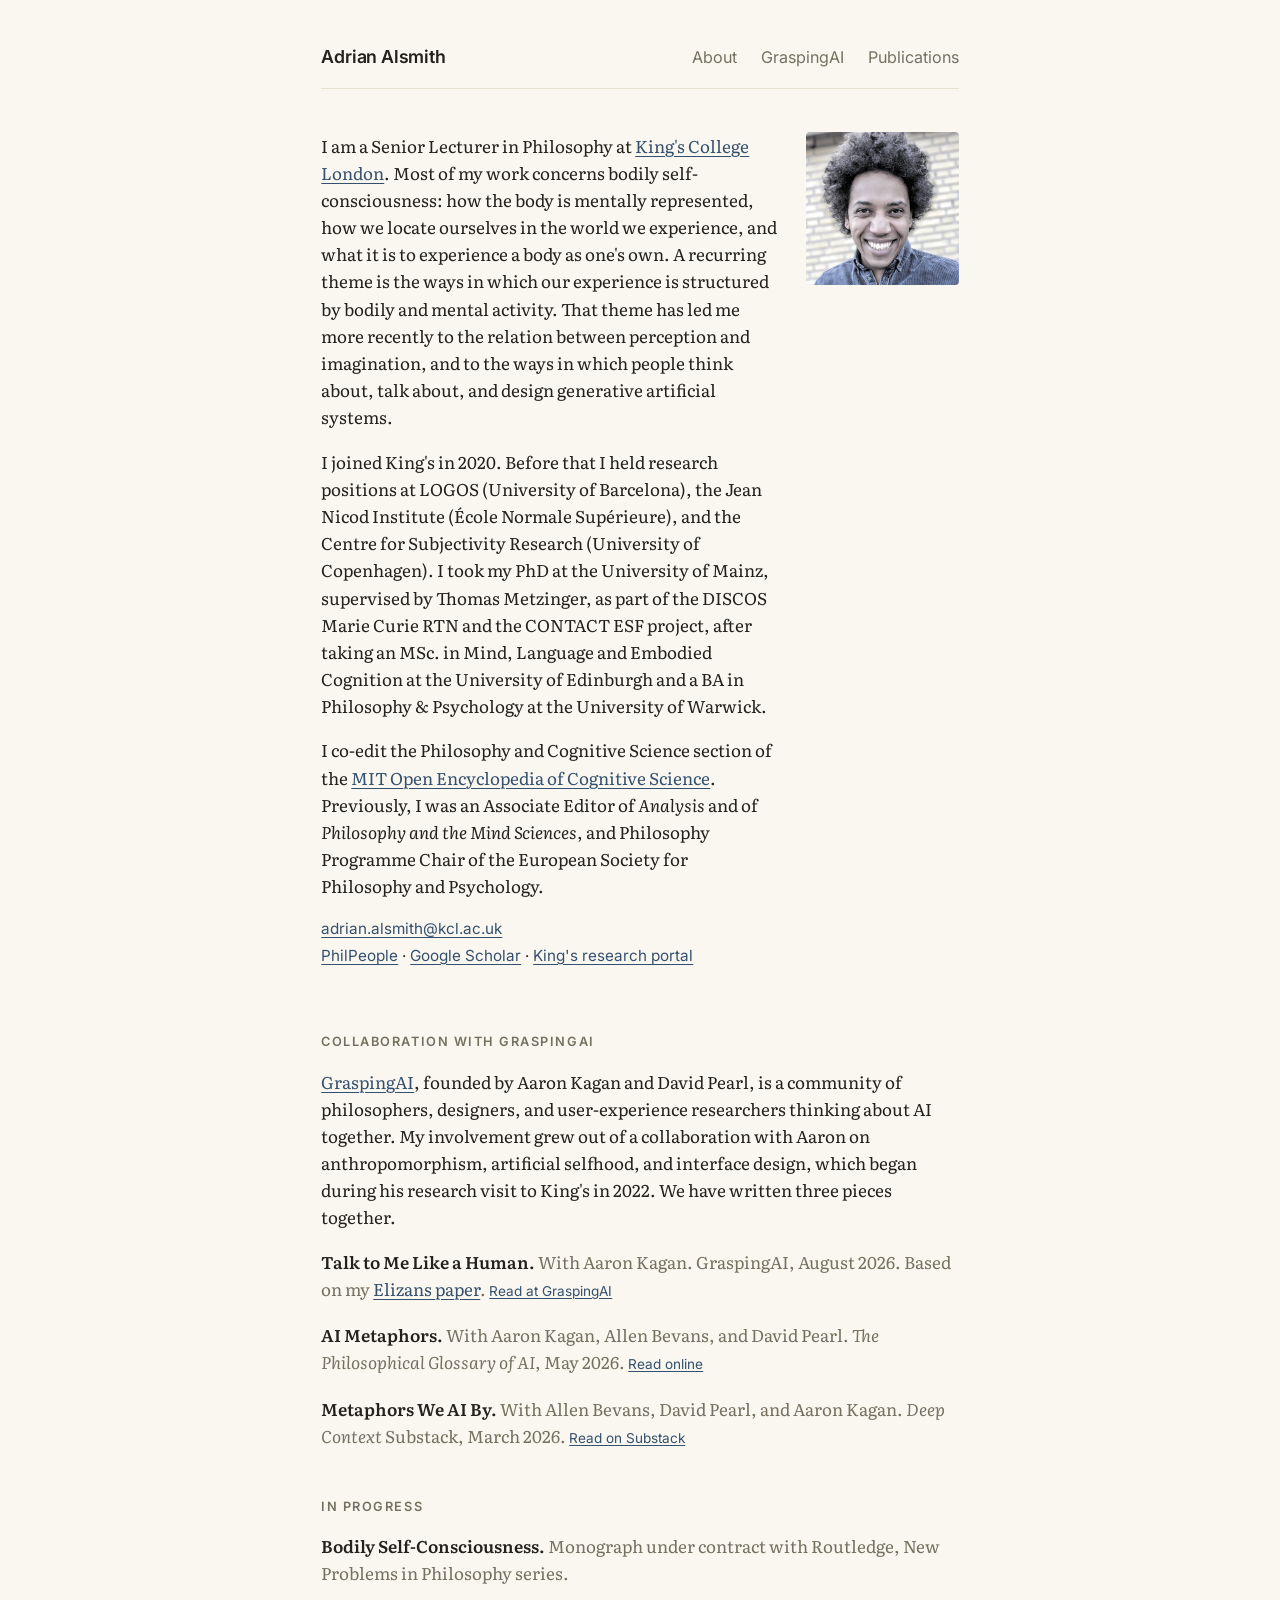
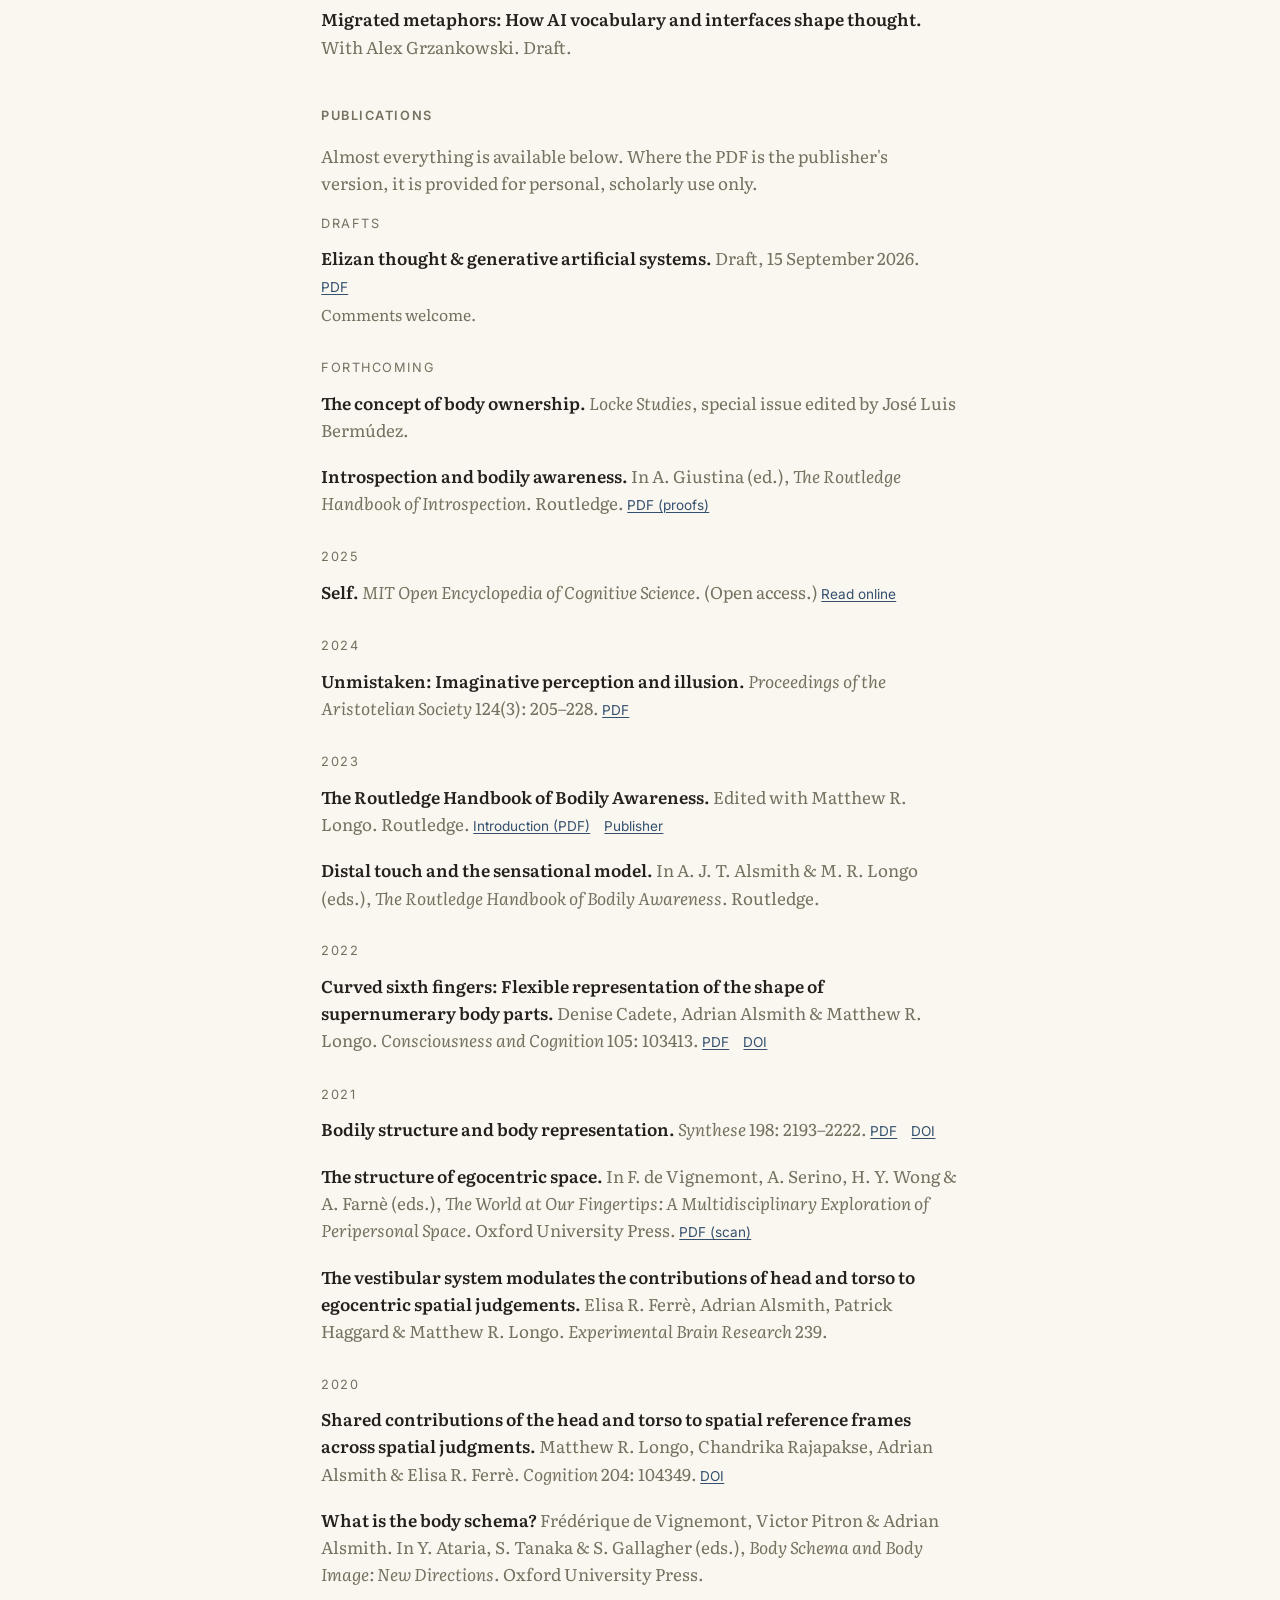
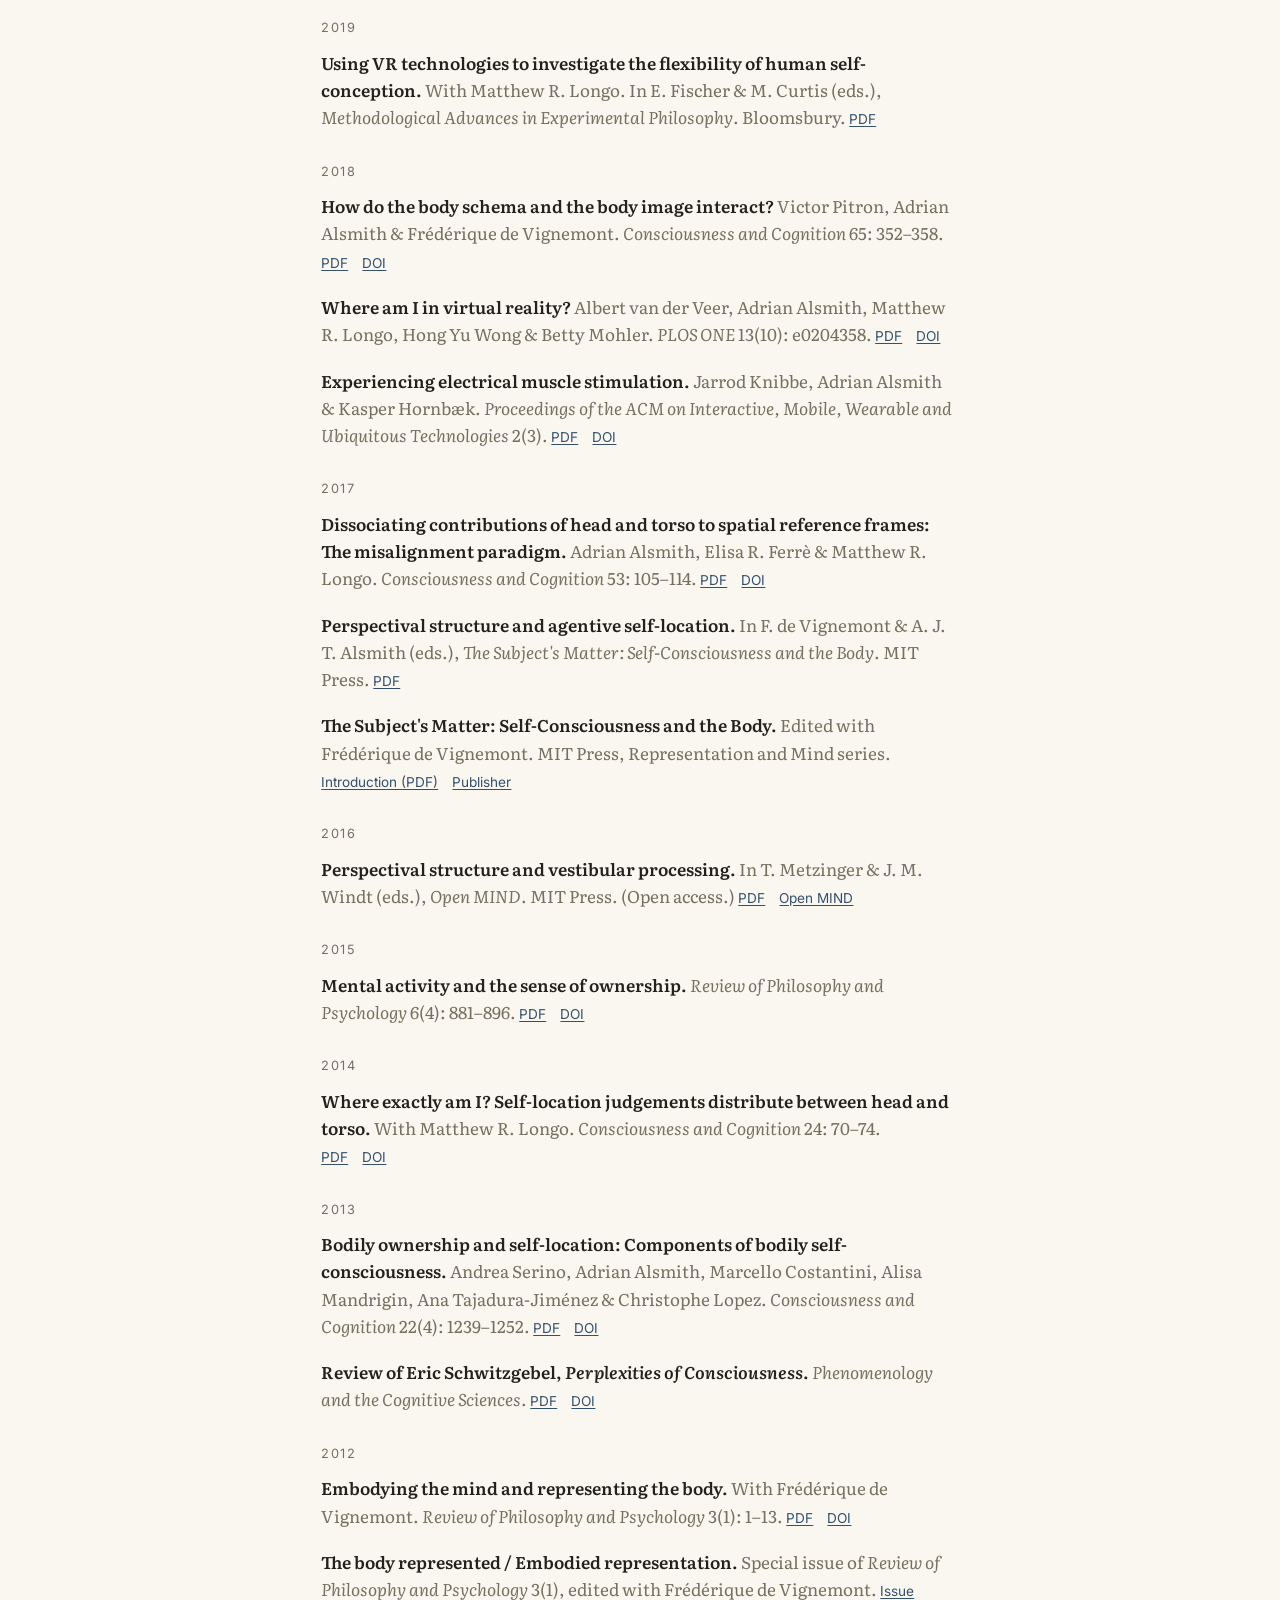
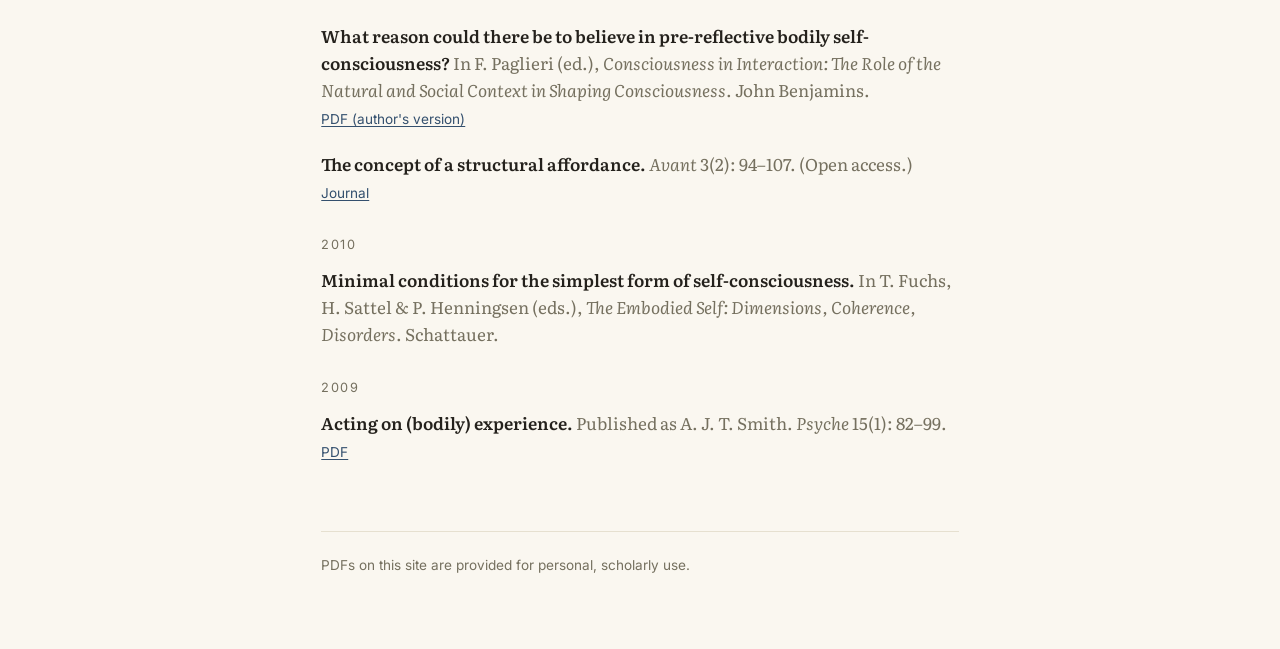
==== commit d931f7cc: "Personal website" ====
--- a/index.html
+++ b/index.html
@@ -3,8 +3,8 @@
 <head>
   <meta charset="utf-8">
   <meta name="viewport" content="width=device-width, initial-scale=1">
-  <title>Adrian Alsmith — Philosophy, King's College London</title>
-  <meta name="description" content="Adrian Alsmith is a philosopher at King's College London working on bodily self-consciousness, perception and imagination, and how people conceive of artificial systems.">
+  <title>Adrian Alsmith</title>
+  <meta name="description" content="Adrian Alsmith is a philosopher at King's College London working on bodily self-consciousness, perception and imagination, and how people think about and interact with artificial systems.">
   <link rel="stylesheet" href="style.css">
 </head>
 <body>
@@ -13,53 +13,274 @@
   <header class="site">
     <a class="name" href="index.html">Adrian Alsmith</a>
     <nav class="main">
-      <a href="index.html" aria-current="page">About</a>
-      <a href="publications.html">Publications</a>
-      <a href="work-in-progress.html">Work in progress</a>
+      <a href="#about">About</a>
+      <a href="#graspingai">GraspingAI</a>
+      <a href="#publications">Publications</a>
     </nav>
   </header>
 
   <main>
 
-    <div class="intro">
-      <div>
-        <p>I am a Senior Lecturer in Philosophy at <a href="https://www.kcl.ac.uk/people/adrian-alsmith">King's College London</a>. Most of my work concerns bodily self-consciousness: how the body is represented, where we locate ourselves within it, and what it is to experience a body as one's own. A recurring theme is that a good deal of what seems simply given in experience is in fact the work of activity, bodily and mental, that goes unnoticed. That theme has led me more recently to the relation between perception and imagination, and to the ways in which people conceive of, talk about, and design generative artificial systems.</p>
-
-        <p>I joined King's in 2020. Before that I held research positions at the Jean Nicod Institute (École Normale Supérieure, Paris) and the Center for Subjectivity Research at the University of Copenhagen. I took my PhD at the University of Mainz, supervised by Thomas Metzinger, after degrees at Edinburgh and Warwick.</p>
-
-        <p>I am an Associate Editor of <em>Analysis</em>, and co-edit the Philosophy and Cognitive Science section of the MIT Open Encyclopedia of Cognitive Science. From 2021 to 2024 I was Philosophy Programme Chair of the European Society for Philosophy and Psychology.</p>
-
-        <ul class="contact small">
-          <li><a href="mailto:adrian.alsmith@kcl.ac.uk">adrian.alsmith@kcl.ac.uk</a></li>
-          <li><a href="https://philpeople.org/profiles/adrian-j-t-alsmith">PhilPeople</a> · <a href="https://scholar.google.com/citations?user=1DLullMAAAAJ">Google Scholar</a> · <a href="https://kclpure.kcl.ac.uk/portal/en/persons/adrian.alsmith/">King's research portal</a></li>
-        </ul>
+    <section id="about">
+      <div class="intro">
+        <div>
+          <p>I am a Senior Lecturer in Philosophy at <a href="https://www.kcl.ac.uk/people/adrian-alsmith">King's College London</a>. Most of my work concerns bodily self-consciousness: how the body is mentally represented, how we locate ourselves in the world we experience, and what it is to experience a body as one's own. A recurring theme is the ways in which our experience is structured by bodily and mental activity. That theme has led me more recently to the relation between perception and imagination, and to the ways in which people think about, talk about, and design generative artificial systems.</p>
+
+          <p>I joined King's in 2020. Before that I held research positions at LOGOS (University of Barcelona), the Jean Nicod Institute (École Normale Supérieure), and the Centre for Subjectivity Research (University of Copenhagen). I took my PhD at the University of Mainz, supervised by Thomas Metzinger, as part of the DISCOS Marie Curie RTN and the CONTACT ESF project, after taking an MSc. in Mind, Language and Embodied Cognition at the University of Edinburgh and a BA in Philosophy &amp; Psychology at the University of Warwick.</p>
+
+          <p>I co-edit the Philosophy and Cognitive Science section of the <a href="https://oecs.mit.edu/">MIT Open Encyclopedia of Cognitive Science</a>. Previously, I was an Associate Editor of <em>Analysis</em> and of <em>Philosophy and the Mind Sciences</em>, and Philosophy Programme Chair of the European Society for Philosophy and Psychology.</p>
+
+          <ul class="contact small">
+            <li><a href="mailto:adrian.alsmith@kcl.ac.uk">adrian.alsmith@kcl.ac.uk</a></li>
+            <li><a href="https://philpeople.org/profiles/adrian-j-t-alsmith">PhilPeople</a> · <a href="https://scholar.google.com/citations?user=1DLullMAAAAJ">Google Scholar</a> · <a href="https://kclpure.kcl.ac.uk/portal/en/persons/adrian.alsmith/">King's research portal</a></li>
+          </ul>
+        </div>
+        <img class="portrait" src="assets/adrian-alsmith.jpg" alt="Adrian Alsmith">
       </div>
-      <img class="portrait" src="assets/adrian-alsmith.jpg" alt="Adrian Alsmith">
-    </div>
-
-    <h2>Research</h2>
-
-    <div class="theme">
-      <h3>The bodily self</h3>
-      <p>Try touching your nose whilst touching your toes. The parts you touch, and those with which you touch, are experienced as parts of a single integrated whole, and it is their integration that makes the task difficult for all but the most limber. On the standard view, explaining bodily experience and action of this kind requires a representation of the body as an integrated whole. I have argued that it does not: given the structure of the body itself, representations of its parts are enough (<a href="papers/alsmith-2021-bodily-structure-and-body-representation.pdf"><em>Synthese</em>, 2021</a>). A second question is where, within the body, one takes oneself to be. With Matthew Longo I have used pointing and perspective-taking tasks to show that self-location judgements distribute between the head and the torso, and that the balance between them can be shifted experimentally (<a href="papers/alsmith-longo-2014-where-exactly-am-i.pdf">2014</a>, <a href="papers/alsmith-ferre-longo-2017-misalignment-paradigm.pdf">2017</a>). I take this to favour an account on which self-location depends on the subject's capacity for action, and to tell against accounts that derive it from the perspectival structure of perception alone (<a href="papers/alsmith-2017-perspectival-structure-and-agentive-self-location.pdf"><em>The Subject's Matter</em>, 2017</a>). A third question concerns ownership. I defend a cognitive account of the sense of ownership, on which one experiences a body as one's own only if one thinks of it as one's own, much of the relevant thinking going unnoticed (<a href="papers/alsmith-2015-mental-activity-and-the-sense-of-ownership.pdf">2015</a>). In more recent work, including a paper on Locke (<a href="publications.html">forthcoming in <em>Locke Studies</em></a>), I trace that thought to an affective awareness of the body as the locus of one's vulnerability. A book, <em>Bodily Self-Consciousness</em>, under contract with Routledge, develops these views together.</p>
-    </div>
-
-    <div class="theme">
-      <h3>Perception, imagination, and illusion</h3>
-      <p>Sometimes what we perceive appears other than it is. The term 'illusion' is often used to cover the whole variety of such cases, and I think little is gained by doing so. Some of them are better described as cases of imaginative perception, in which what we perceive appears as we imagine it to be: a friend appears as the character she plays; a virtual model appears as the chair one is thinking of buying (<a href="papers/alsmith-2024-unmistaken-imaginative-perception-and-illusion.pdf"><em>Proceedings of the Aristotelian Society</em>, 2024</a>). The imagining involved is not idle. It is structured by what Kendall Walton calls props, and it is often spontaneous and unnoticed, which is why it can be mistaken for something that perception does on its own. I have used this idea to explain reports of ownership in the rubber hand illusion (<a href="papers/alsmith-2015-mental-activity-and-the-sense-of-ownership.pdf">2015</a>) and, with Matthew Longo, to ask what virtual reality can and cannot show about self-conception (<a href="papers/alsmith-longo-2019-using-vr-to-study-self-conception.pdf">2019</a>). It applies, I suspect, just as well to the sense that there is someone one is talking to when one addresses a conversational machine.</p>
-    </div>
-
-    <div class="theme">
-      <h3>How we conceive of artificial systems</h3>
-      <p>Joseph Weizenbaum was startled to find that his secretary, who knew perfectly well that ELIZA was a program, asked to be left alone with it. Hundreds of millions of people are now in a structurally similar position. Many of them conceive of what they are interacting with as someone to be addressed, and if they are mistaken, it is not obvious exactly how. I call such people Elizans, and my current work asks what Elizan thought is about and where it goes wrong. The interfaces through which these systems are presented, the vocabulary of mind ('hallucination', 'reasoning', 'memory') that has migrated into talk about them, and the norms of conversation that users bring to them all invite one to think of a persisting individual on the model of a human person. That conception is not wholly misplaced. But it is inferentially overproductive: it encourages expectations of stable character, non-branching identity, and accountability that the technology can readily violate. Much of this work is joint with Alex Grzankowski and with colleagues in user-experience research at <a href="https://www.graspingai.com/">GraspingAI</a>, and it turns in the end to design: what would an interface have to show its users for these mistakes to be avoidable? The current projects are <a href="work-in-progress.html">listed here</a>.</p>
-    </div>
-
-    <p class="muted small">I also have long-standing interests in early modern philosophy, especially Locke on persons and bodies, and in the methodology of the cognitive sciences.</p>
+    </section>
+
+    <section id="graspingai">
+      <h2>Collaboration with GraspingAI</h2>
+      <p><a href="https://www.graspingai.com/">GraspingAI</a>, founded by Aaron Kagan and David Pearl, is a community of philosophers, designers, and user-experience researchers thinking about AI together. My involvement grew out of a collaboration with Aaron on anthropomorphism, artificial selfhood, and interface design, which began during his research visit to King's in 2022. We have written three pieces together.</p>
+      <ul class="works">
+        <li>
+          <span class="title">Talk to Me Like a Human.</span>
+          <span class="venue">With Aaron Kagan. GraspingAI, August 2026. Based on my <a href="#publications">Elizans paper</a>.</span>
+          <span class="links"><a href="https://www.graspingai.com/thinking/talk-to-me-like-a-human/">Read at GraspingAI</a></span>
+        </li>
+        <li>
+          <span class="title">AI Metaphors.</span>
+          <span class="venue">With Aaron Kagan, Allen Bevans, and David Pearl. <em>The Philosophical Glossary of AI</em>, May 2026.</span>
+          <span class="links"><a href="https://aiglossary.co.uk/2026/05/09/ai-metaphors/">Read online</a></span>
+        </li>
+        <li>
+          <span class="title">Metaphors We AI By.</span>
+          <span class="venue">With Allen Bevans, David Pearl, and Aaron Kagan. <em>Deep Context</em> Substack, March 2026.</span>
+          <span class="links"><a href="https://deepcontext.substack.com/p/metaphors-we-ai-by">Read on Substack</a></span>
+        </li>
+      </ul>
+    </section>
+
+    <section id="in-progress">
+      <h2>In progress</h2>
+      <ul class="works">
+        <li>
+          <span class="title">Bodily Self-Consciousness.</span>
+          <span class="venue">Monograph under contract with Routledge, New Problems in Philosophy series.</span>
+        </li>
+        <li>
+          <span class="title">Migrated metaphors: How AI vocabulary and interfaces shape thought.</span>
+          <span class="venue">With Alex Grzankowski. Draft.</span>
+        </li>
+      </ul>
+    </section>
+
+    <section id="publications">
+      <h2>Publications</h2>
+      <p class="muted">Almost everything is available below. Where the PDF is the publisher's version, it is provided for personal, scholarly use only.</p>
+
+      <!-- HOW TO ADD A PUBLICATION
+           1. Put the PDF in the papers/ folder (lower-case, hyphenated name).
+           2. Copy one of the <li> blocks below, edit the text, and change the href.
+           3. Entries are grouped by year, newest first. Drafts go in the DRAFTS group at the top. -->
+
+      <ul class="works">
+
+        <span class="year">DRAFTS</span>
+        <li>
+          <span class="title">Elizan thought &amp; generative artificial systems.</span>
+          <span class="venue">Draft, 15 September 2026.</span>
+          <span class="links"><a href="papers/Elizans-draft.pdf">PDF</a></span>
+          <span class="note">Comments welcome.</span>
+        </li>
+
+        <span class="year">FORTHCOMING</span>
+        <li>
+          <span class="title">The concept of body ownership.</span>
+          <span class="venue"><em>Locke Studies</em>, special issue edited by José Luis Bermúdez.</span>
+        </li>
+        <li>
+          <span class="title">Introspection and bodily awareness.</span>
+          <span class="venue">In A. Giustina (ed.), <em>The Routledge Handbook of Introspection</em>. Routledge.</span>
+          <span class="links"><a href="papers/alsmith-2024-introspection-and-bodily-awareness.pdf">PDF (proofs)</a></span>
+        </li>
+
+        <span class="year">2025</span>
+        <li>
+          <span class="title">Self.</span>
+          <span class="venue"><em>MIT Open Encyclopedia of Cognitive Science</em>. (Open access.)</span>
+          <span class="links"><a href="https://doi.org/10.21428/e2759450.efd6ccc3">Read online</a></span>
+        </li>
+
+        <span class="year">2024</span>
+        <li>
+          <span class="title">Unmistaken: Imaginative perception and illusion.</span>
+          <span class="venue"><em>Proceedings of the Aristotelian Society</em> 124(3): 205–228.</span>
+          <span class="links"><a href="papers/alsmith-2024-unmistaken-imaginative-perception-and-illusion.pdf">PDF</a></span>
+        </li>
+
+        <span class="year">2023</span>
+        <li>
+          <span class="title">The Routledge Handbook of Bodily Awareness.</span>
+          <span class="venue">Edited with Matthew R. Longo. Routledge.</span>
+          <span class="links"><a href="papers/alsmith-longo-2022-routledge-handbook-introduction.pdf">Introduction (PDF)</a> <a href="https://www.routledge.com/9780367647971">Publisher</a></span>
+        </li>
+        <li>
+          <span class="title">Distal touch and the sensational model.</span>
+          <span class="venue">In A. J. T. Alsmith &amp; M. R. Longo (eds.), <em>The Routledge Handbook of Bodily Awareness</em>. Routledge.</span>
+          <!-- No PDF yet: add papers/alsmith-2023-distal-touch-and-the-sensational-model.pdf and a link. -->
+        </li>
+
+        <span class="year">2022</span>
+        <li>
+          <span class="title">Curved sixth fingers: Flexible representation of the shape of supernumerary body parts.</span>
+          <span class="venue">Denise Cadete, Adrian Alsmith &amp; Matthew R. Longo. <em>Consciousness and Cognition</em> 105: 103413.</span>
+          <span class="links"><a href="papers/cadete-alsmith-longo-2022-curved-sixth-fingers.pdf">PDF</a> <a href="https://doi.org/10.1016/j.concog.2022.103413">DOI</a></span>
+        </li>
+
+        <span class="year">2021</span>
+        <li>
+          <span class="title">Bodily structure and body representation.</span>
+          <span class="venue"><em>Synthese</em> 198: 2193–2222.</span>
+          <span class="links"><a href="papers/alsmith-2021-bodily-structure-and-body-representation.pdf">PDF</a> <a href="https://doi.org/10.1007/s11229-019-02200-1">DOI</a></span>
+        </li>
+        <li>
+          <span class="title">The structure of egocentric space.</span>
+          <span class="venue">In F. de Vignemont, A. Serino, H. Y. Wong &amp; A. Farnè (eds.), <em>The World at Our Fingertips: A Multidisciplinary Exploration of Peripersonal Space</em>. Oxford University Press.</span>
+          <span class="links"><a href="papers/alsmith-2021-the-structure-of-egocentric-space.pdf">PDF (scan)</a></span>
+        </li>
+        <li>
+          <span class="title">The vestibular system modulates the contributions of head and torso to egocentric spatial judgements.</span>
+          <span class="venue">Elisa R. Ferrè, Adrian Alsmith, Patrick Haggard &amp; Matthew R. Longo. <em>Experimental Brain Research</em> 239.</span>
+          <!-- Check volume/pages and add DOI. -->
+        </li>
+
+        <span class="year">2020</span>
+        <li>
+          <span class="title">Shared contributions of the head and torso to spatial reference frames across spatial judgments.</span>
+          <span class="venue">Matthew R. Longo, Chandrika Rajapakse, Adrian Alsmith &amp; Elisa R. Ferrè. <em>Cognition</em> 204: 104349.</span>
+          <span class="links"><a href="https://doi.org/10.1016/j.cognition.2020.104349">DOI</a></span>
+        </li>
+        <li>
+          <span class="title">What is the body schema?</span>
+          <span class="venue">Frédérique de Vignemont, Victor Pitron &amp; Adrian Alsmith. In Y. Ataria, S. Tanaka &amp; S. Gallagher (eds.), <em>Body Schema and Body Image: New Directions</em>. Oxford University Press.</span>
+        </li>
+
+        <span class="year">2019</span>
+        <li>
+          <span class="title">Using VR technologies to investigate the flexibility of human self-conception.</span>
+          <span class="venue">With Matthew R. Longo. In E. Fischer &amp; M. Curtis (eds.), <em>Methodological Advances in Experimental Philosophy</em>. Bloomsbury.</span>
+          <span class="links"><a href="papers/alsmith-longo-2019-using-vr-to-study-self-conception.pdf">PDF</a></span>
+        </li>
+
+        <span class="year">2018</span>
+        <li>
+          <span class="title">How do the body schema and the body image interact?</span>
+          <span class="venue">Victor Pitron, Adrian Alsmith &amp; Frédérique de Vignemont. <em>Consciousness and Cognition</em> 65: 352–358.</span>
+          <span class="links"><a href="papers/pitron-alsmith-devignemont-2018-body-schema-body-image.pdf">PDF</a> <a href="https://doi.org/10.1016/j.concog.2018.08.007">DOI</a></span>
+        </li>
+        <li>
+          <span class="title">Where am I in virtual reality?</span>
+          <span class="venue">Albert van der Veer, Adrian Alsmith, Matthew R. Longo, Hong Yu Wong &amp; Betty Mohler. <em>PLOS ONE</em> 13(10): e0204358.</span>
+          <span class="links"><a href="papers/vanderveer-alsmith-et-al-2018-where-am-i-in-vr.pdf">PDF</a> <a href="https://doi.org/10.1371/journal.pone.0204358">DOI</a></span>
+        </li>
+        <li>
+          <span class="title">Experiencing electrical muscle stimulation.</span>
+          <span class="venue">Jarrod Knibbe, Adrian Alsmith &amp; Kasper Hornbæk. <em>Proceedings of the ACM on Interactive, Mobile, Wearable and Ubiquitous Technologies</em> 2(3).</span>
+          <span class="links"><a href="papers/knibbe-alsmith-hornbaek-2018-experiencing-electrical-muscle-stimulation.pdf">PDF</a> <a href="https://doi.org/10.1145/3264928">DOI</a></span>
+        </li>
+
+        <span class="year">2017</span>
+        <li>
+          <span class="title">Dissociating contributions of head and torso to spatial reference frames: The misalignment paradigm.</span>
+          <span class="venue">Adrian Alsmith, Elisa R. Ferrè &amp; Matthew R. Longo. <em>Consciousness and Cognition</em> 53: 105–114.</span>
+          <span class="links"><a href="papers/alsmith-ferre-longo-2017-misalignment-paradigm.pdf">PDF</a> <a href="https://doi.org/10.1016/j.concog.2017.06.005">DOI</a></span>
+        </li>
+        <li>
+          <span class="title">Perspectival structure and agentive self-location.</span>
+          <span class="venue">In F. de Vignemont &amp; A. J. T. Alsmith (eds.), <em>The Subject's Matter: Self-Consciousness and the Body</em>. MIT Press.</span>
+          <span class="links"><a href="papers/alsmith-2017-perspectival-structure-and-agentive-self-location.pdf">PDF</a></span>
+        </li>
+        <li>
+          <span class="title">The Subject's Matter: Self-Consciousness and the Body.</span>
+          <span class="venue">Edited with Frédérique de Vignemont. MIT Press, Representation and Mind series.</span>
+          <span class="links"><a href="papers/alsmith-devignemont-2017-introduction-the-subjects-matter.pdf">Introduction (PDF)</a> <a href="https://mitpress.mit.edu/9780262036832/">Publisher</a></span>
+        </li>
+
+        <span class="year">2016</span>
+        <li>
+          <span class="title">Perspectival structure and vestibular processing.</span>
+          <span class="venue">In T. Metzinger &amp; J. M. Windt (eds.), <em>Open MIND</em>. MIT Press. (Open access.)</span>
+          <span class="links"><a href="papers/alsmith-2016-perspectival-structure-and-vestibular-processing.pdf">PDF</a> <a href="https://open-mind.net/">Open MIND</a></span>
+        </li>
+
+        <span class="year">2015</span>
+        <li>
+          <span class="title">Mental activity and the sense of ownership.</span>
+          <span class="venue"><em>Review of Philosophy and Psychology</em> 6(4): 881–896.</span>
+          <span class="links"><a href="papers/alsmith-2015-mental-activity-and-the-sense-of-ownership.pdf">PDF</a> <a href="https://doi.org/10.1007/s13164-014-0208-1">DOI</a></span>
+        </li>
+
+        <span class="year">2014</span>
+        <li>
+          <span class="title">Where exactly am I? Self-location judgements distribute between head and torso.</span>
+          <span class="venue">With Matthew R. Longo. <em>Consciousness and Cognition</em> 24: 70–74.</span>
+          <span class="links"><a href="papers/alsmith-longo-2014-where-exactly-am-i.pdf">PDF</a> <a href="https://doi.org/10.1016/j.concog.2013.12.005">DOI</a></span>
+        </li>
+
+        <span class="year">2013</span>
+        <li>
+          <span class="title">Bodily ownership and self-location: Components of bodily self-consciousness.</span>
+          <span class="venue">Andrea Serino, Adrian Alsmith, Marcello Costantini, Alisa Mandrigin, Ana Tajadura-Jiménez &amp; Christophe Lopez. <em>Consciousness and Cognition</em> 22(4): 1239–1252.</span>
+          <span class="links"><a href="papers/serino-alsmith-et-al-2013-bodily-ownership-and-self-location.pdf">PDF</a> <a href="https://doi.org/10.1016/j.concog.2013.08.013">DOI</a></span>
+        </li>
+        <li>
+          <span class="title">Review of Eric Schwitzgebel, <em>Perplexities of Consciousness</em>.</span>
+          <span class="venue"><em>Phenomenology and the Cognitive Sciences</em>.</span>
+          <span class="links"><a href="papers/alsmith-2013-perplexities-of-consciousness-review.pdf">PDF</a> <a href="https://doi.org/10.1007/s11097-013-9315-1">DOI</a></span>
+        </li>
+
+        <span class="year">2012</span>
+        <li>
+          <span class="title">Embodying the mind and representing the body.</span>
+          <span class="venue">With Frédérique de Vignemont. <em>Review of Philosophy and Psychology</em> 3(1): 1–13.</span>
+          <span class="links"><a href="papers/alsmith-devignemont-2012-embodying-the-mind-and-representing-the-body.pdf">PDF</a> <a href="https://doi.org/10.1007/s13164-012-0085-4">DOI</a></span>
+        </li>
+        <li>
+          <span class="title">The body represented / Embodied representation.</span>
+          <span class="venue">Special issue of <em>Review of Philosophy and Psychology</em> 3(1), edited with Frédérique de Vignemont.</span>
+          <span class="links"><a href="https://link.springer.com/journal/13164/volumes-and-issues/3-1">Issue</a></span>
+        </li>
+        <li>
+          <span class="title">What reason could there be to believe in pre-reflective bodily self-consciousness?</span>
+          <span class="venue">In F. Paglieri (ed.), <em>Consciousness in Interaction: The Role of the Natural and Social Context in Shaping Consciousness</em>. John Benjamins.</span>
+          <span class="links"><a href="papers/alsmith-2012-pre-reflective-bodily-self-consciousness.pdf">PDF (author's version)</a></span>
+        </li>
+        <li>
+          <span class="title">The concept of a structural affordance.</span>
+          <span class="venue"><em>Avant</em> 3(2): 94–107. (Open access.)</span>
+          <span class="links"><a href="http://avant.edu.pl/en/">Journal</a></span>
+        </li>
+
+        <span class="year">2010</span>
+        <li>
+          <span class="title">Minimal conditions for the simplest form of self-consciousness.</span>
+          <span class="venue">In T. Fuchs, H. Sattel &amp; P. Henningsen (eds.), <em>The Embodied Self: Dimensions, Coherence, Disorders</em>. Schattauer.</span>
+        </li>
+
+        <span class="year">2009</span>
+        <li>
+          <span class="title">Acting on (bodily) experience.</span>
+          <span class="venue">Published as A. J. T. Smith. <em>Psyche</em> 15(1): 82–99.</span>
+          <span class="links"><a href="papers/smith-2009-acting-on-bodily-experience.pdf">PDF</a></span>
+        </li>
+
+      </ul>
+    </section>
 
   </main>
 
   <footer class="site">
-    <p>Department of Philosophy, King's College London, Strand, London WC2R 2LS</p>
     <p>PDFs on this site are provided for personal, scholarly use.</p>
   </footer>
 
--- a/style.css
+++ b/style.css
@@ -145,6 +145,14 @@
 }
 h2:first-of-type { margin-top: 0; }
 
+/* one-page layout: each block of the page is a <section> with an id the
+   header navigation jumps to */
+main > section { margin-top: 2.75rem; }
+main > section:first-child { margin-top: 0; }
+main > section h2 { margin-top: 0; }
+main > section { scroll-margin-top: 1.5rem; }
+html { scroll-behavior: smooth; }
+
 h3 {
   font-family: var(--sans);
   font-size: 1rem;
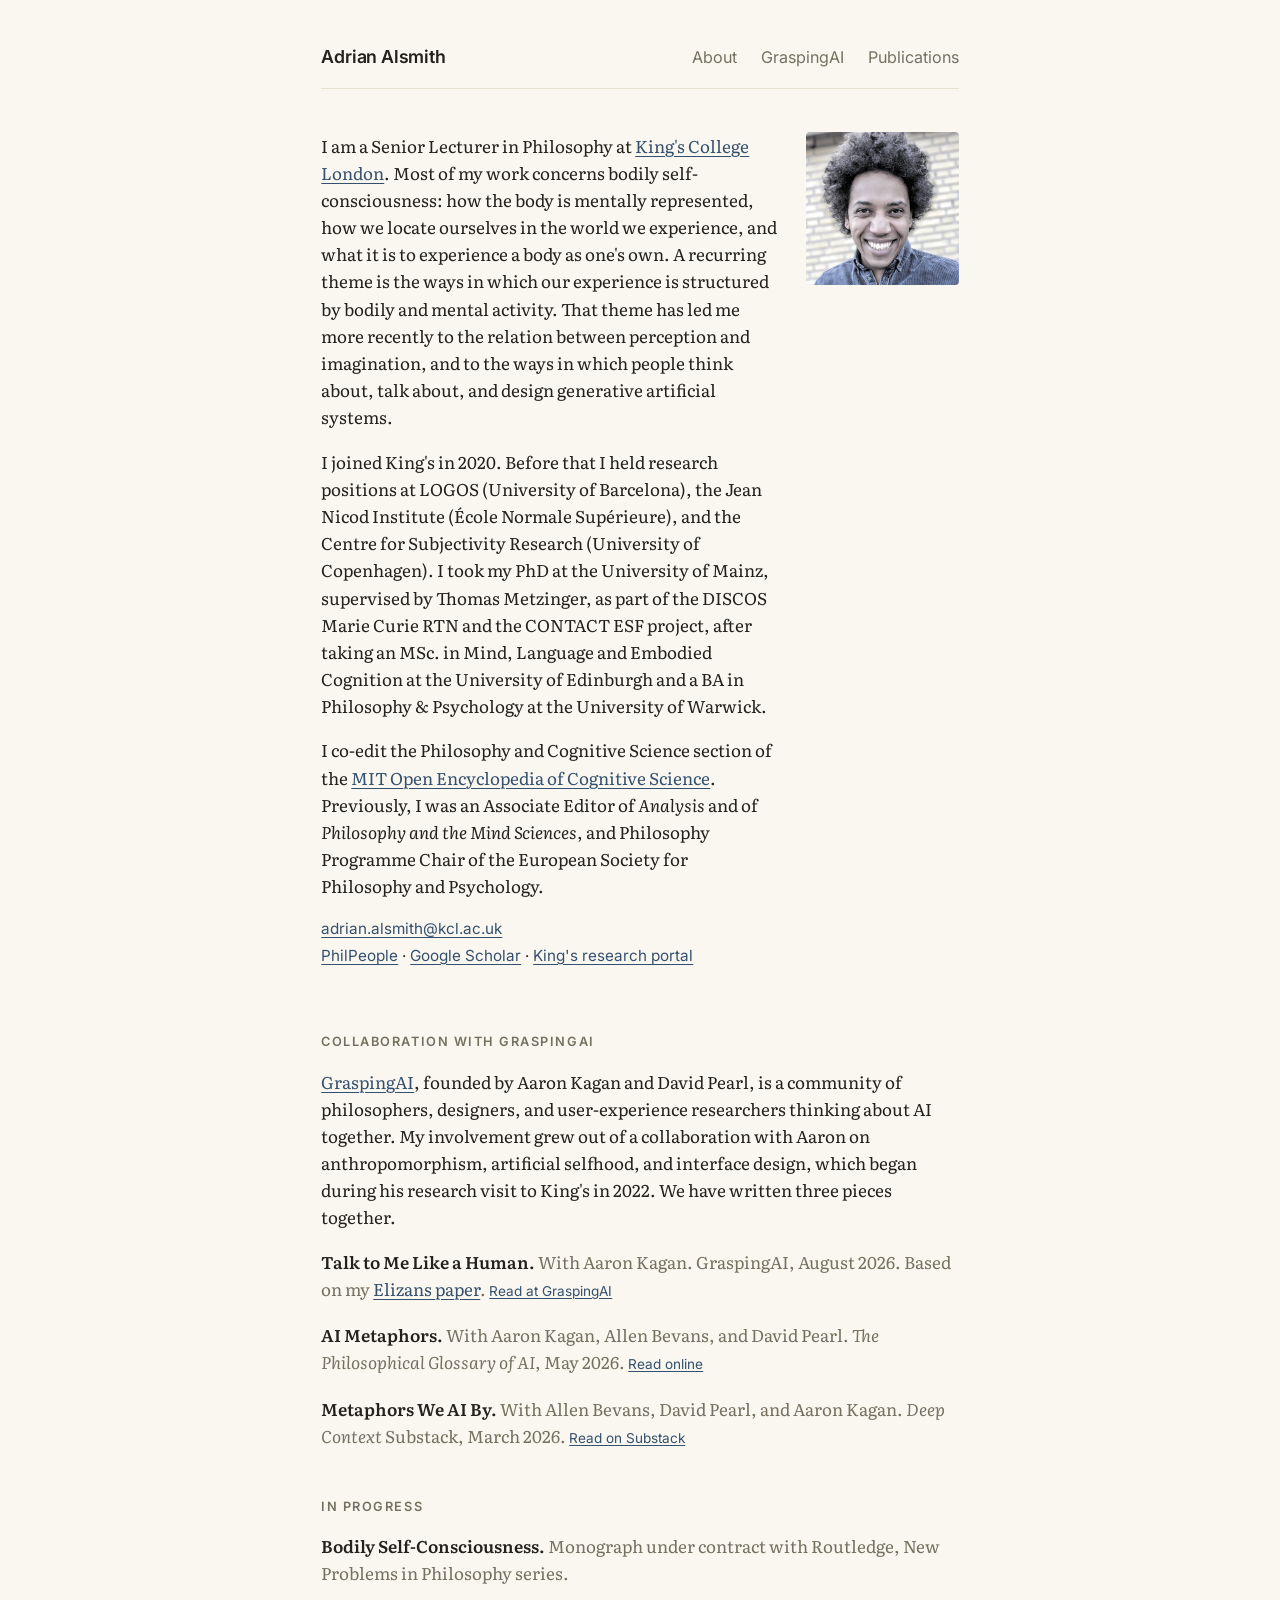
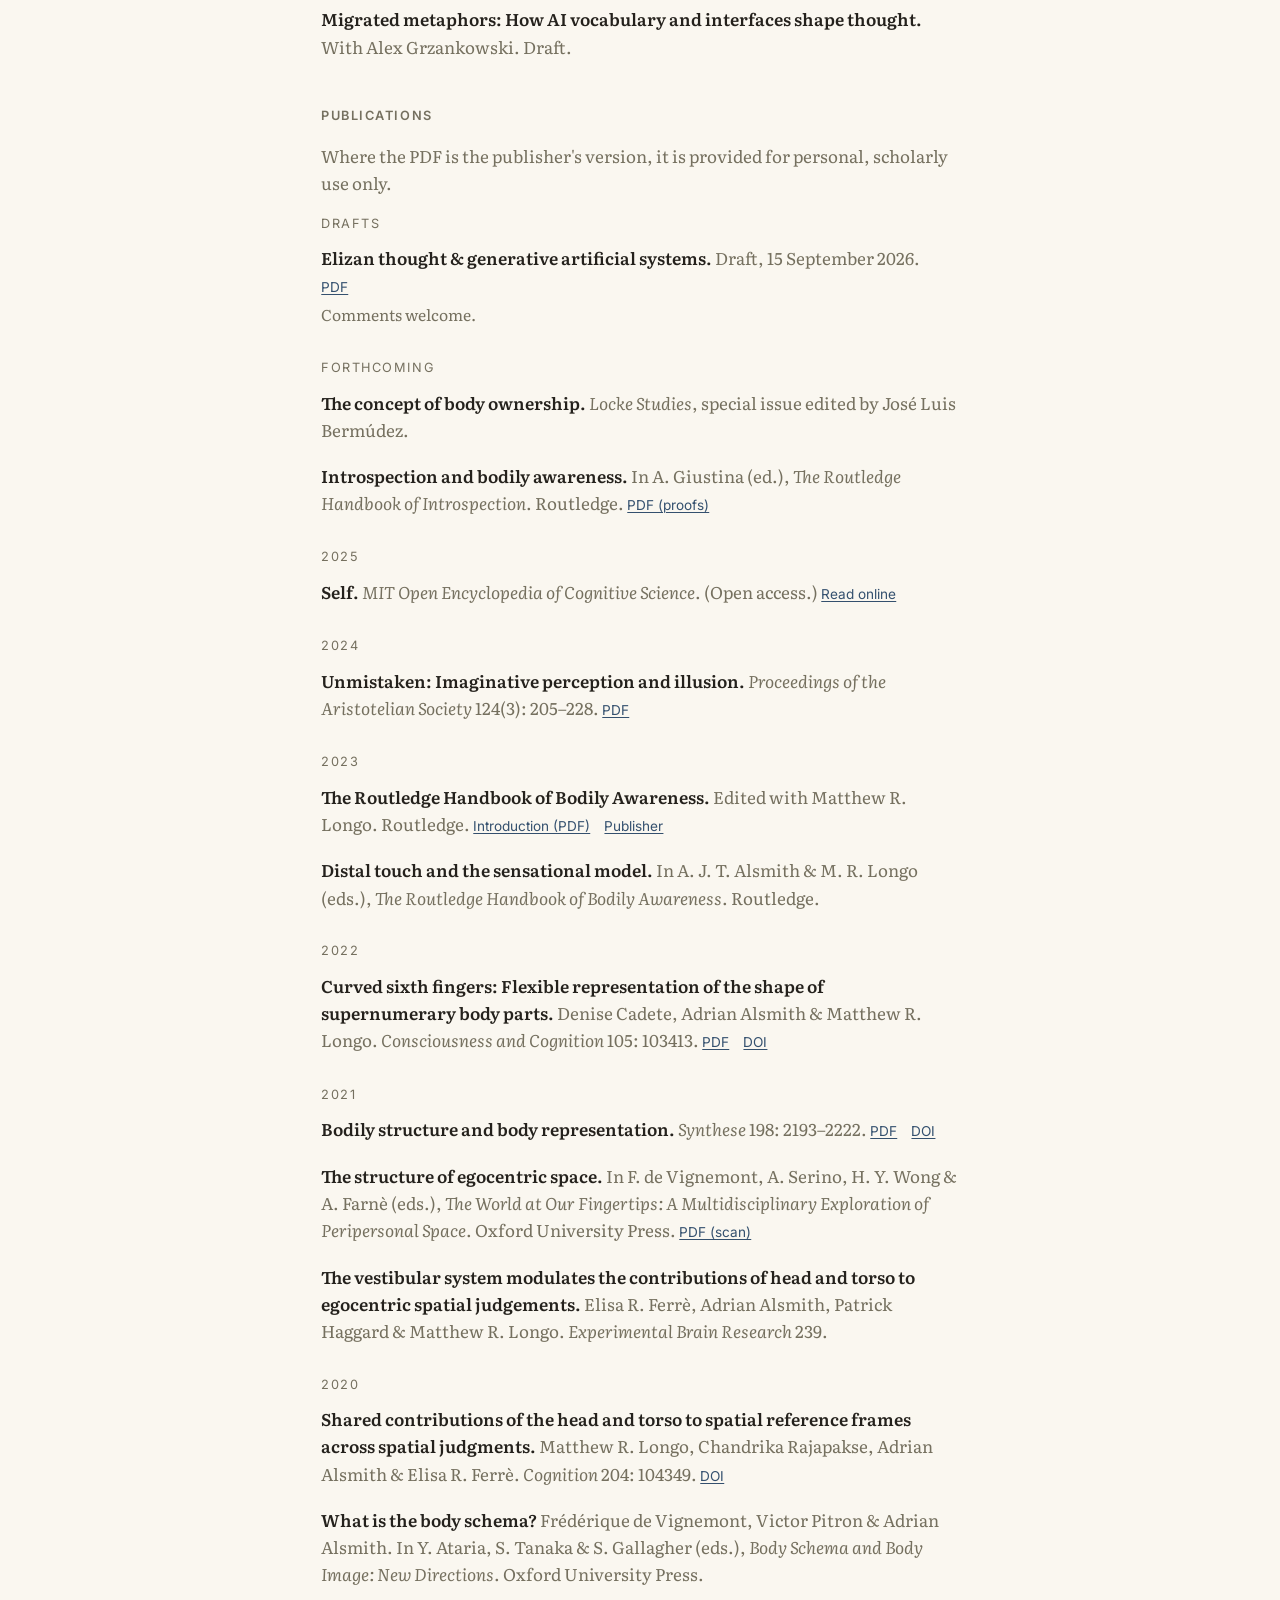
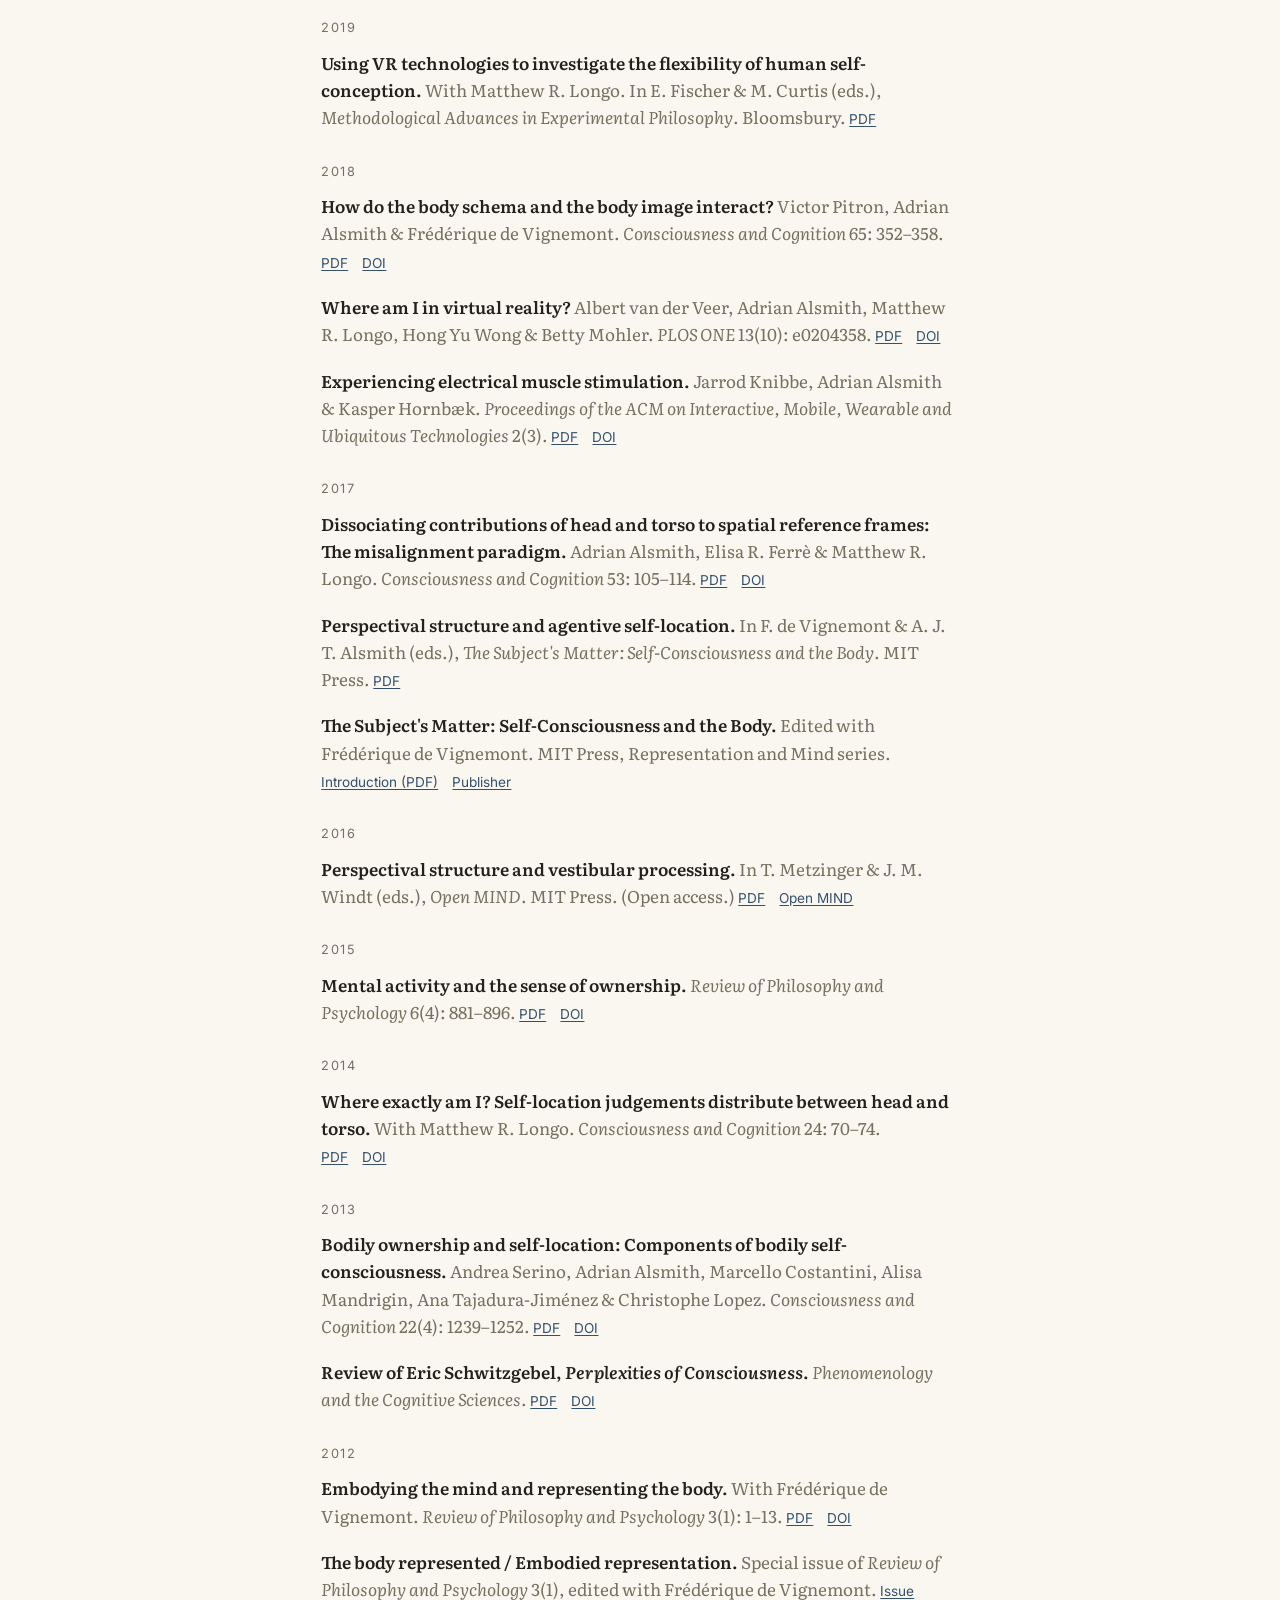
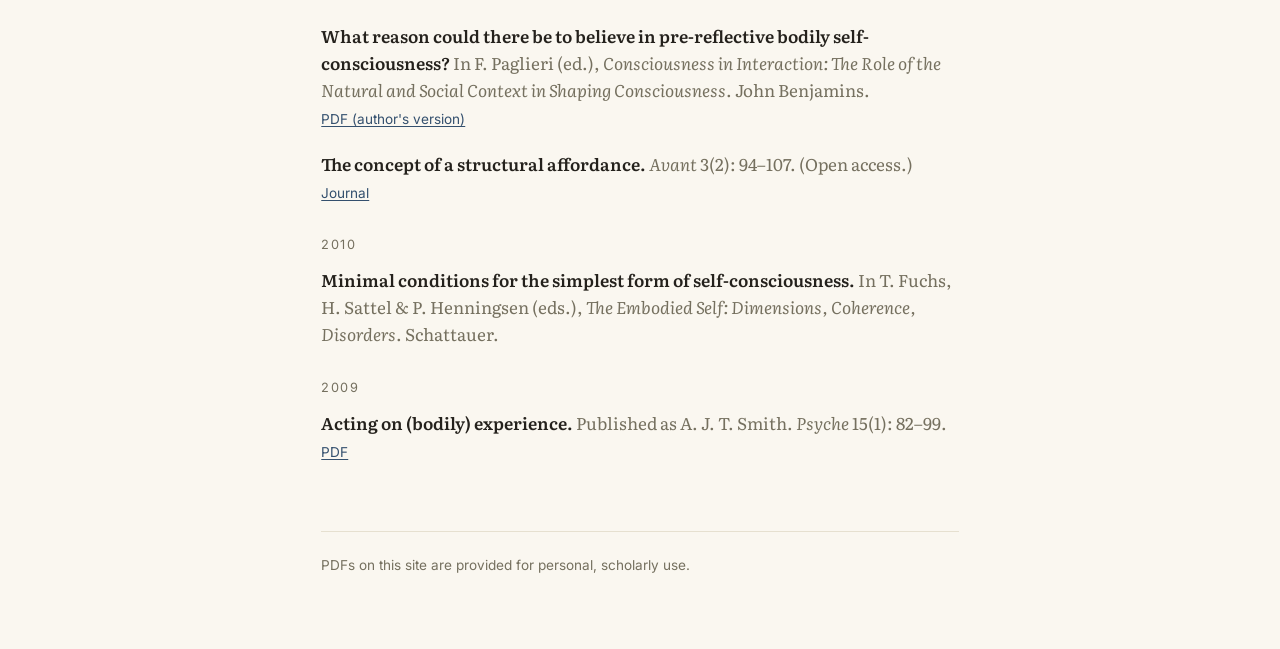
==== commit 30679af6: "Link to OECS" ====
--- a/index.html
+++ b/index.html
@@ -77,7 +77,7 @@
 
     <section id="publications">
       <h2>Publications</h2>
-      <p class="muted">Almost everything is available below. Where the PDF is the publisher's version, it is provided for personal, scholarly use only.</p>
+      <p class="muted">Where the PDF is the publisher's version, it is provided for personal, scholarly use only.</p>
 
       <!-- HOW TO ADD A PUBLICATION
            1. Put the PDF in the papers/ folder (lower-case, hyphenated name).
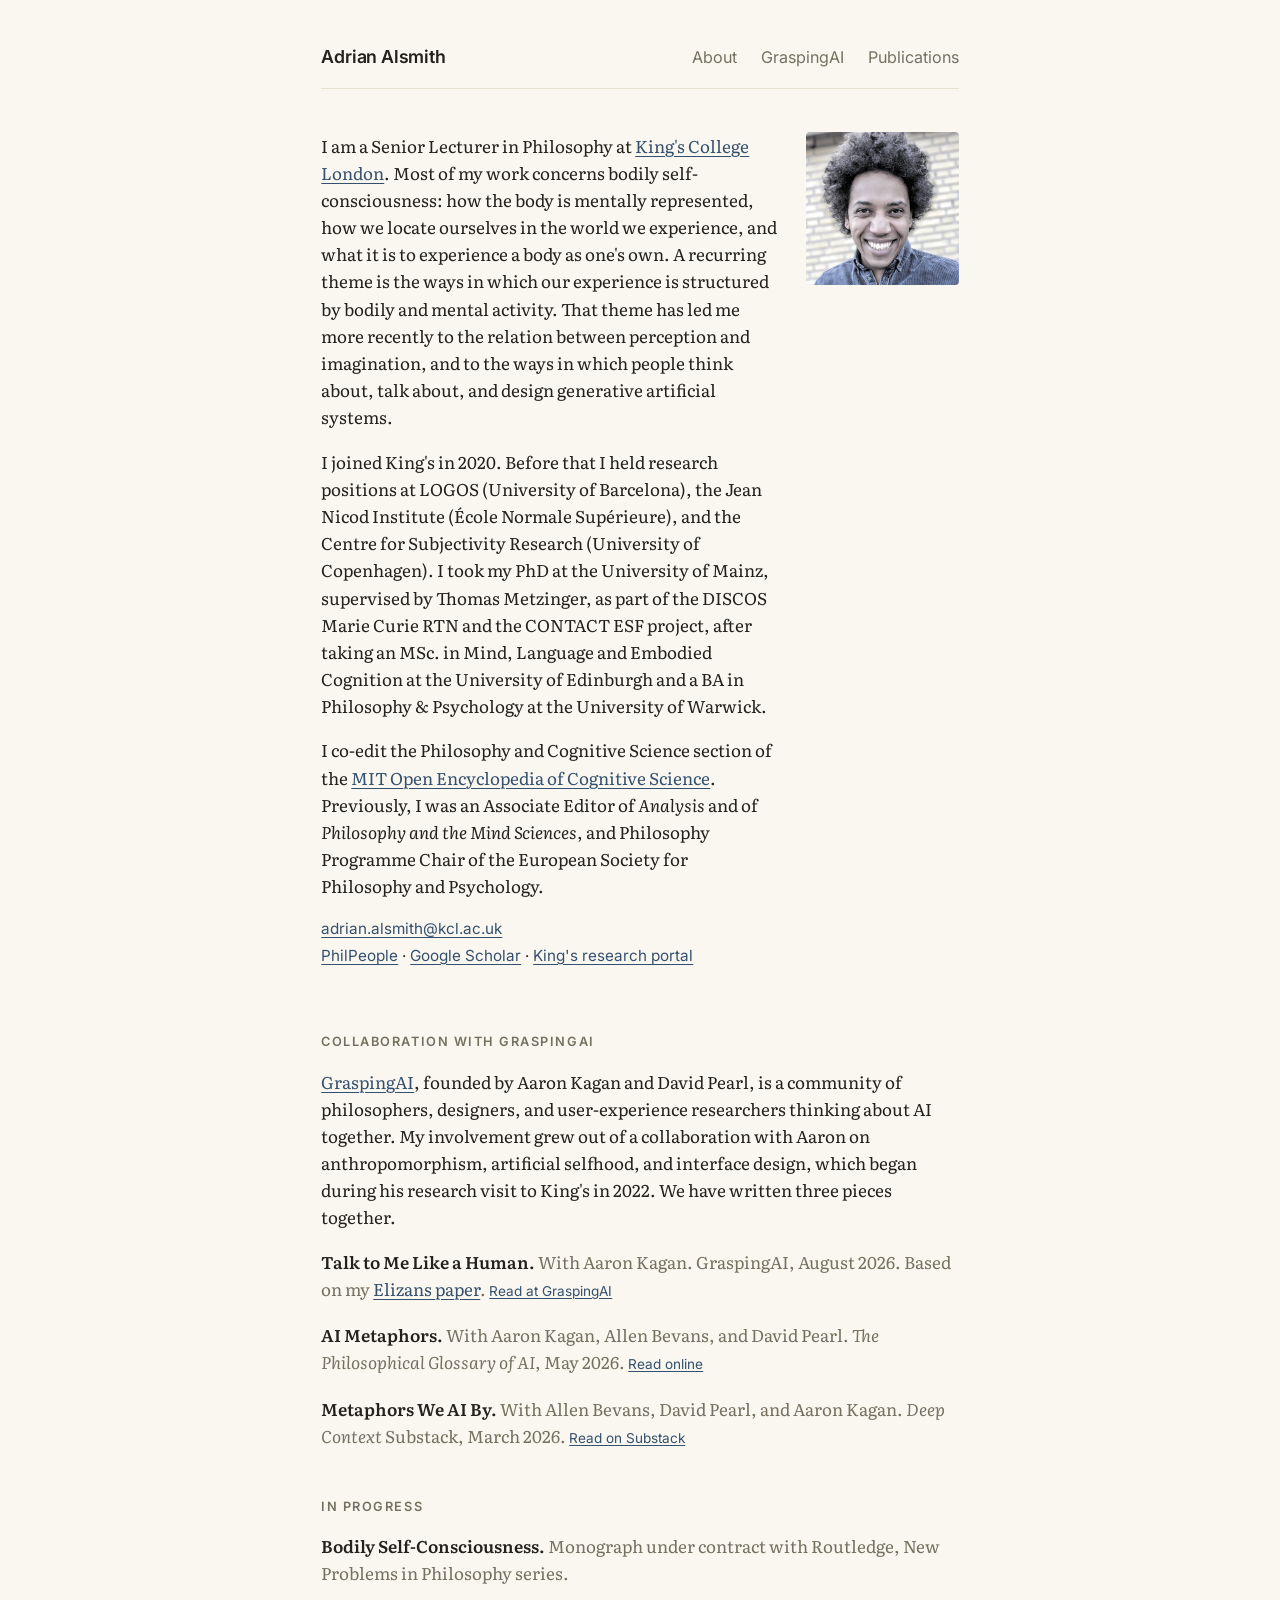
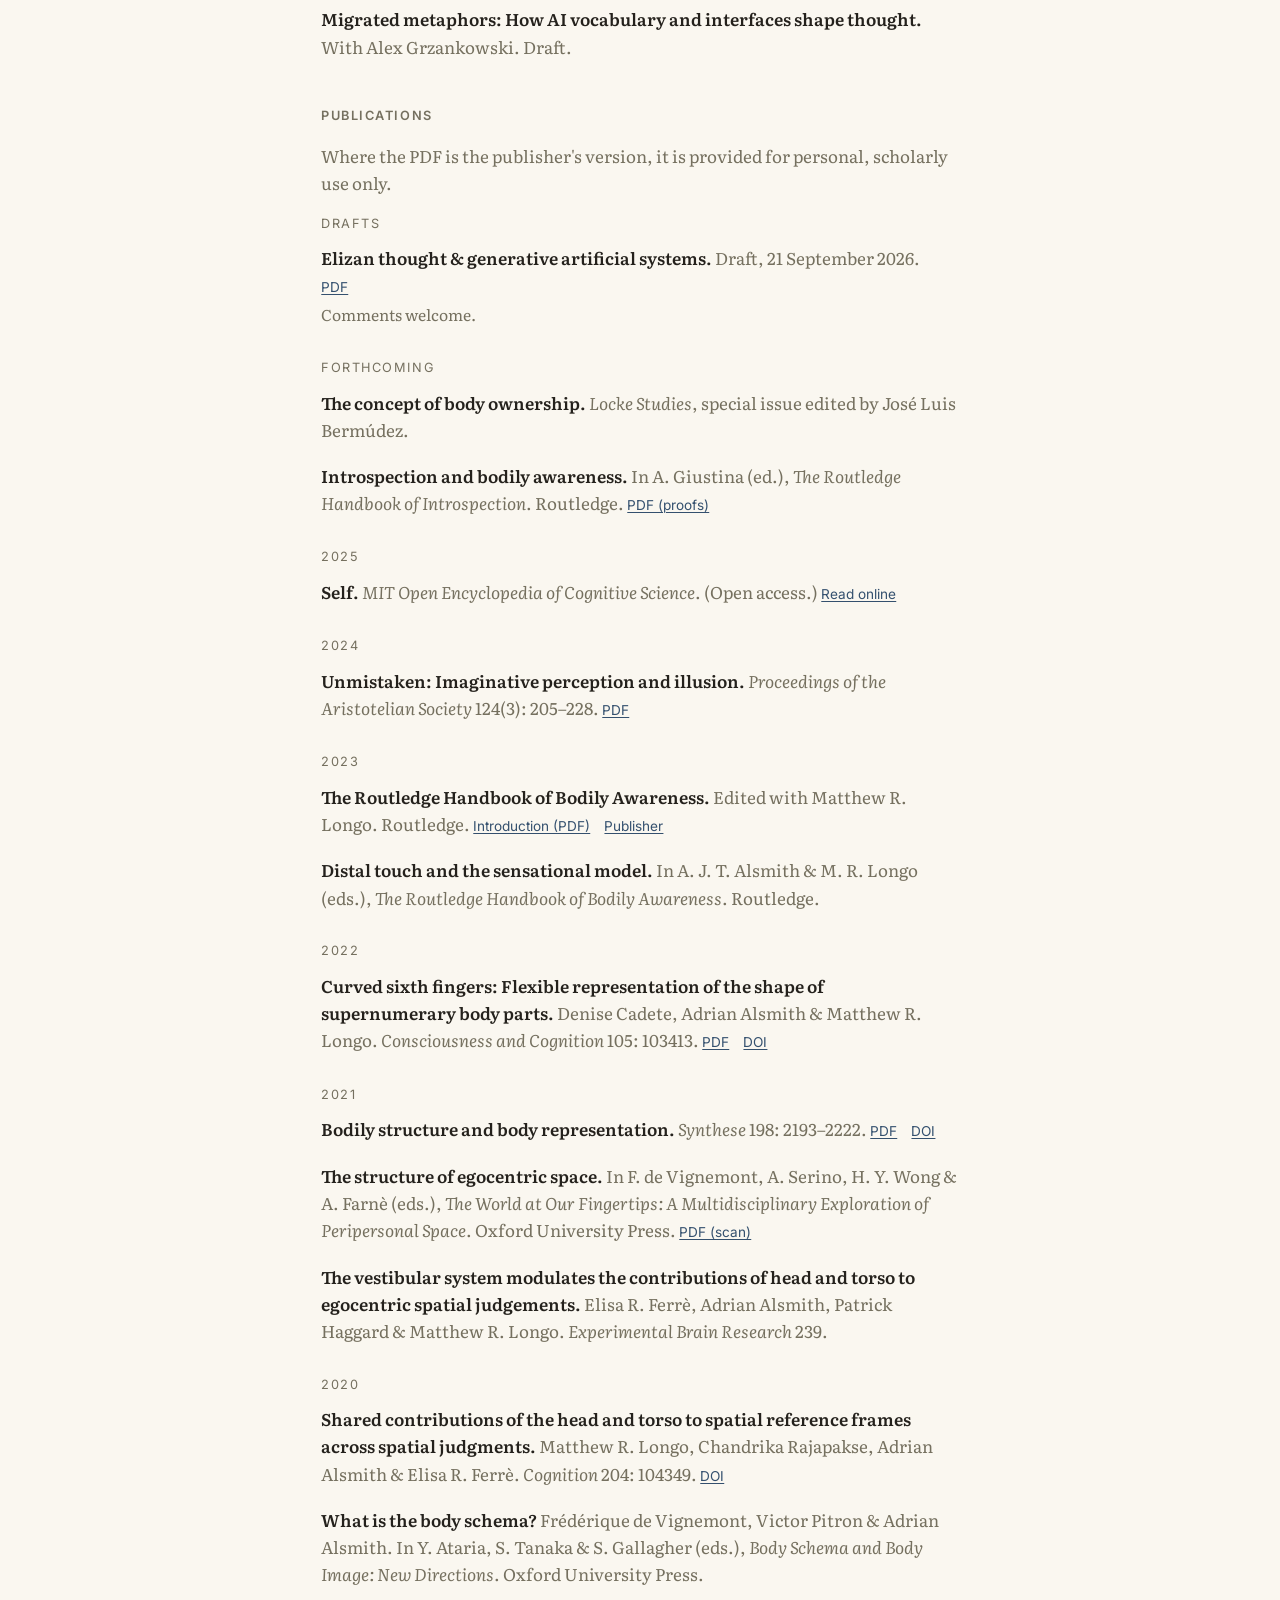
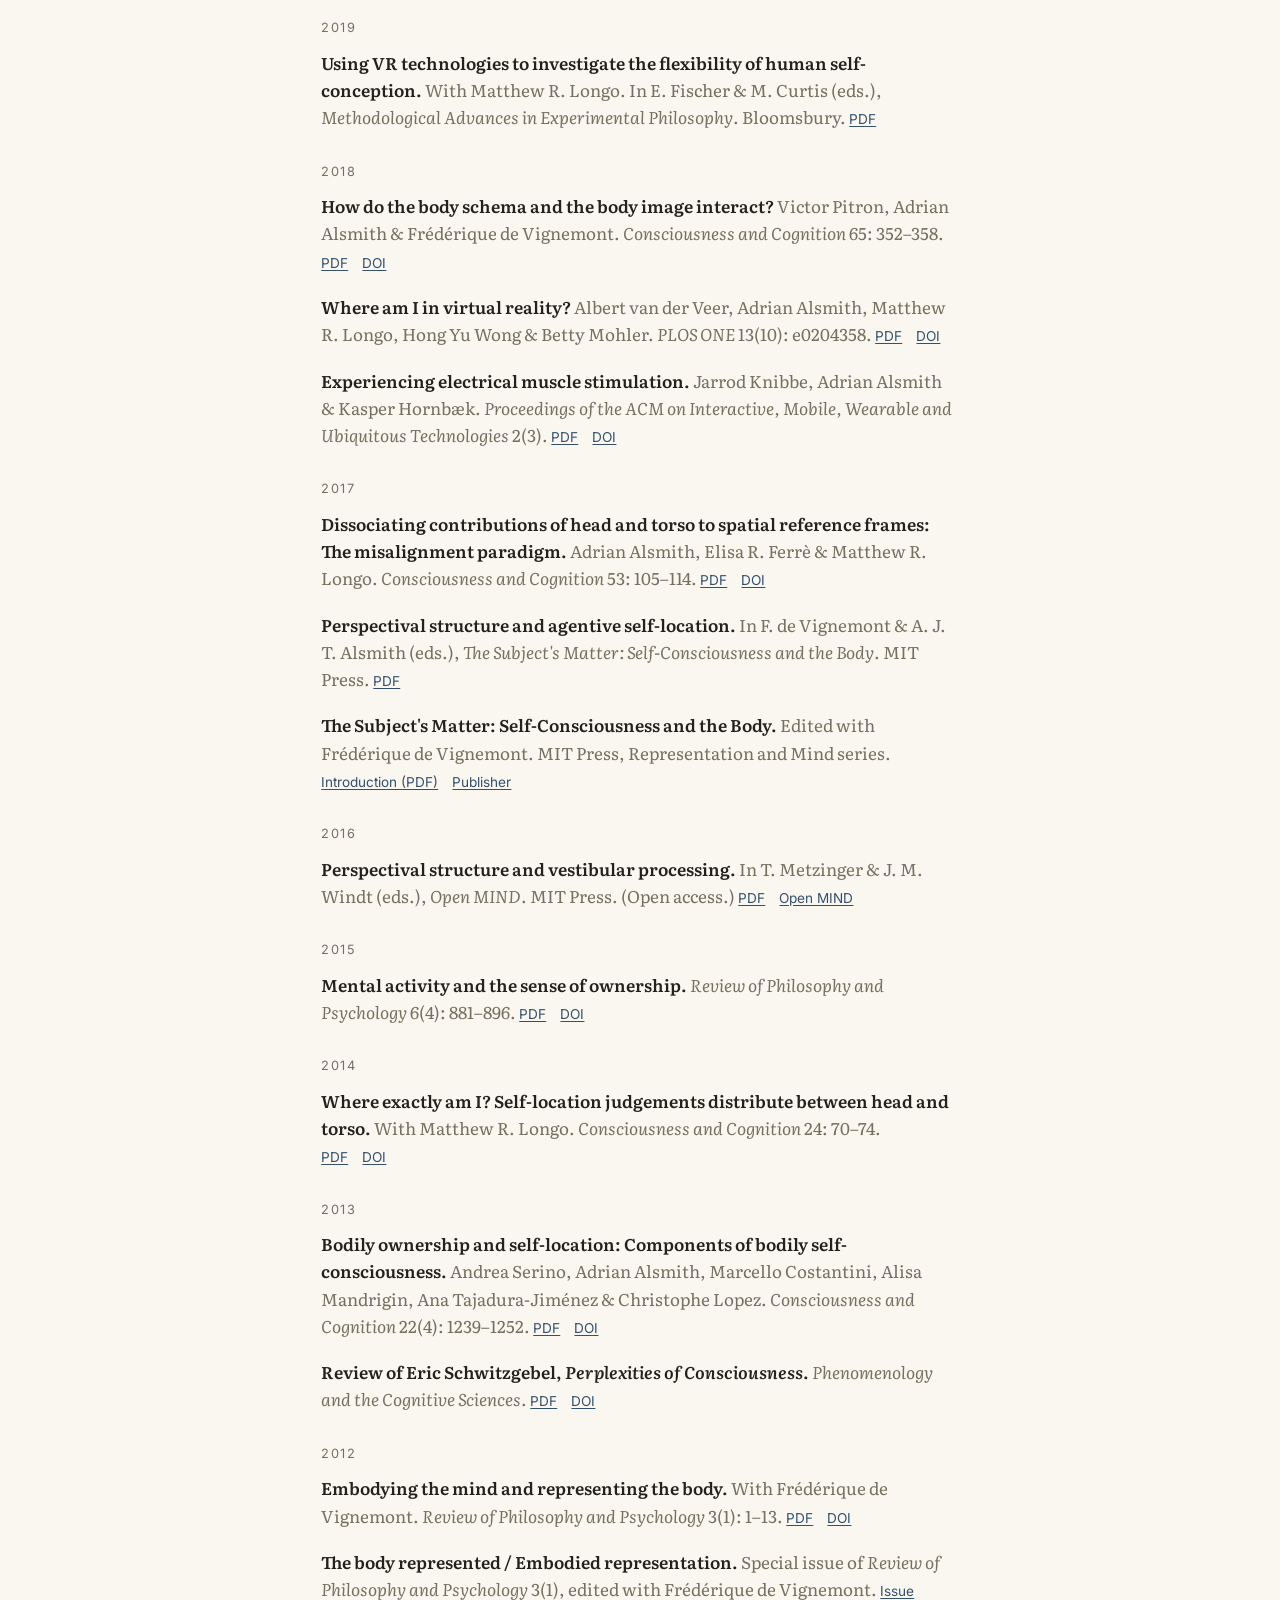
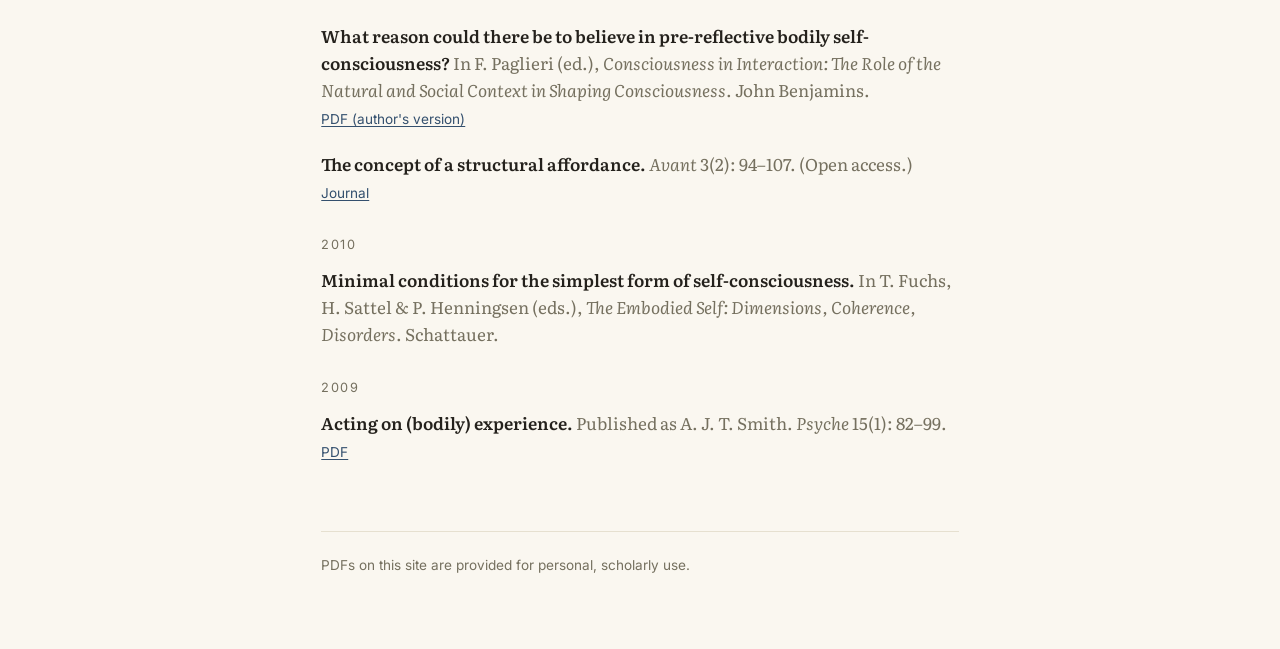
==== commit a8c4289e: "Elizans paper update" ====
--- a/index.html
+++ b/index.html
@@ -89,7 +89,7 @@
         <span class="year">DRAFTS</span>
         <li>
           <span class="title">Elizan thought &amp; generative artificial systems.</span>
-          <span class="venue">Draft, 15 September 2026.</span>
+          <span class="venue">Draft, 21 September 2026.</span>
           <span class="links"><a href="papers/Elizans-draft.pdf">PDF</a></span>
           <span class="note">Comments welcome.</span>
         </li>
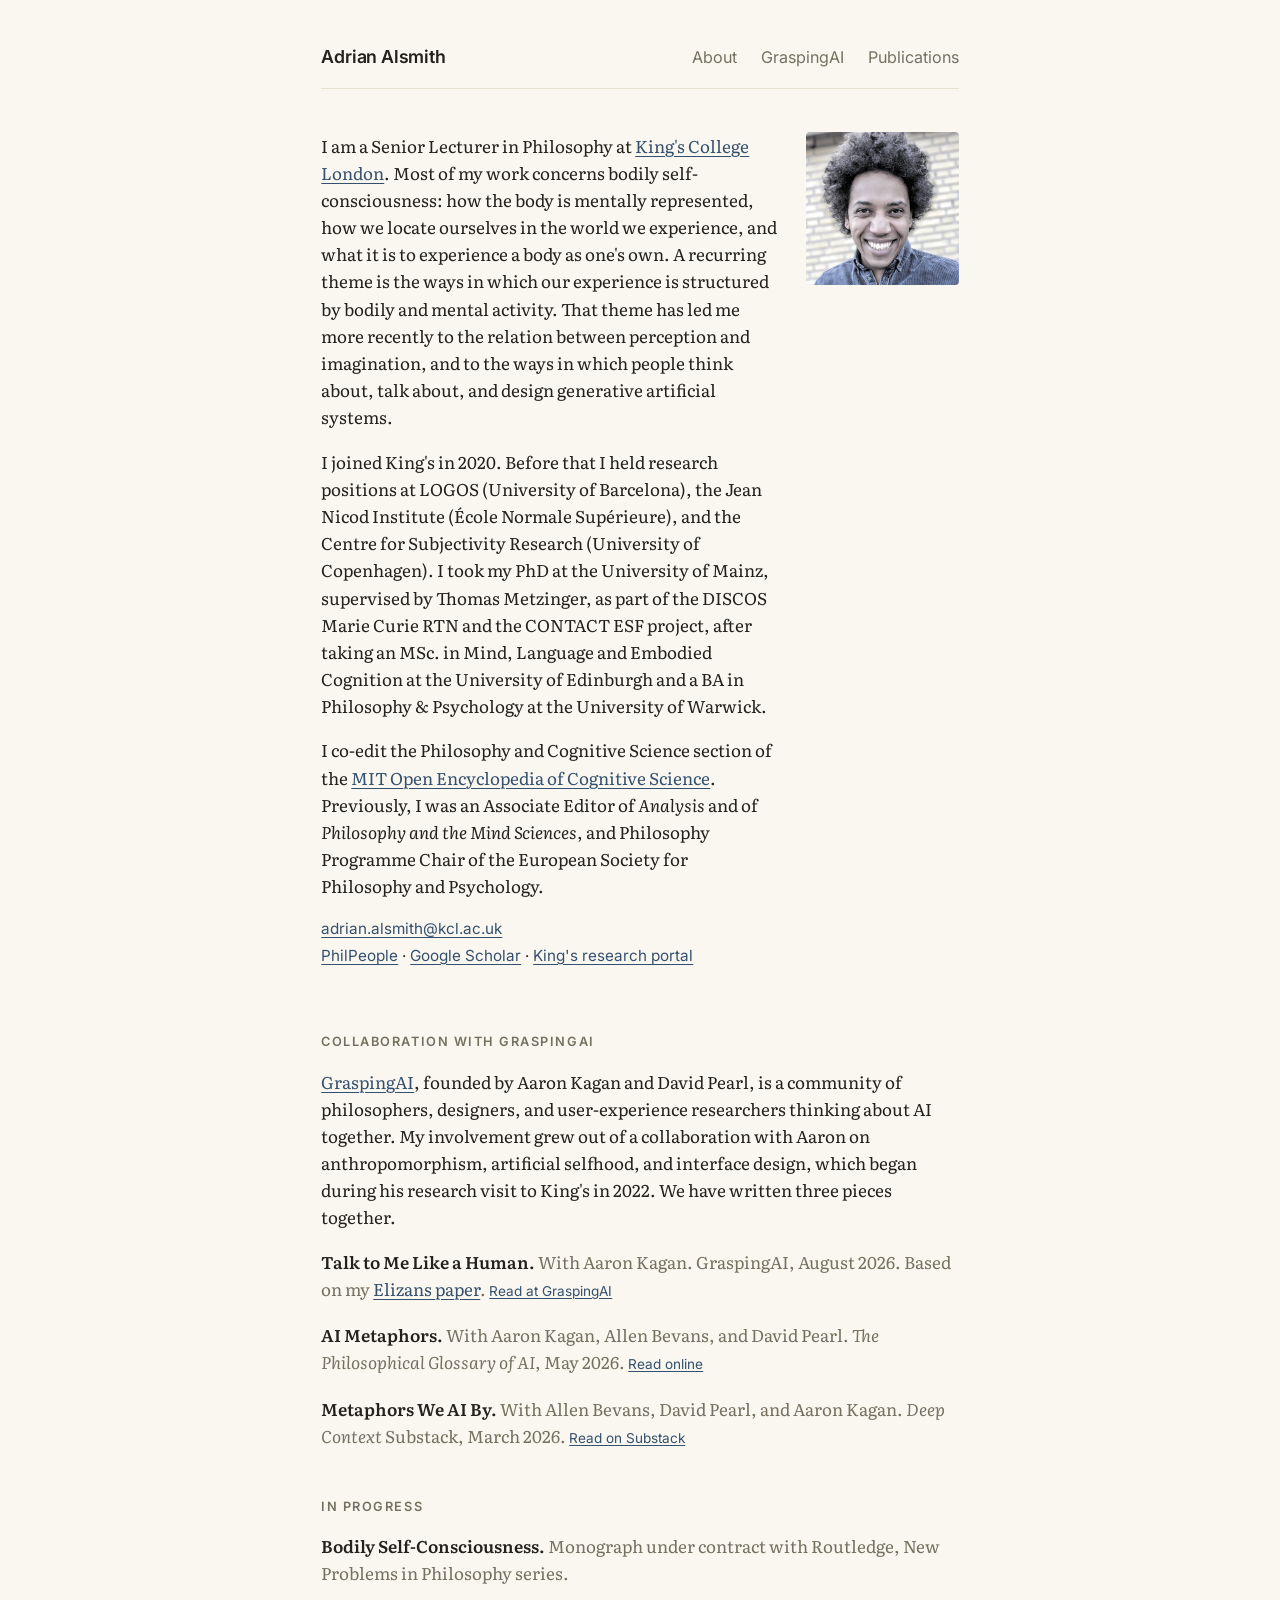
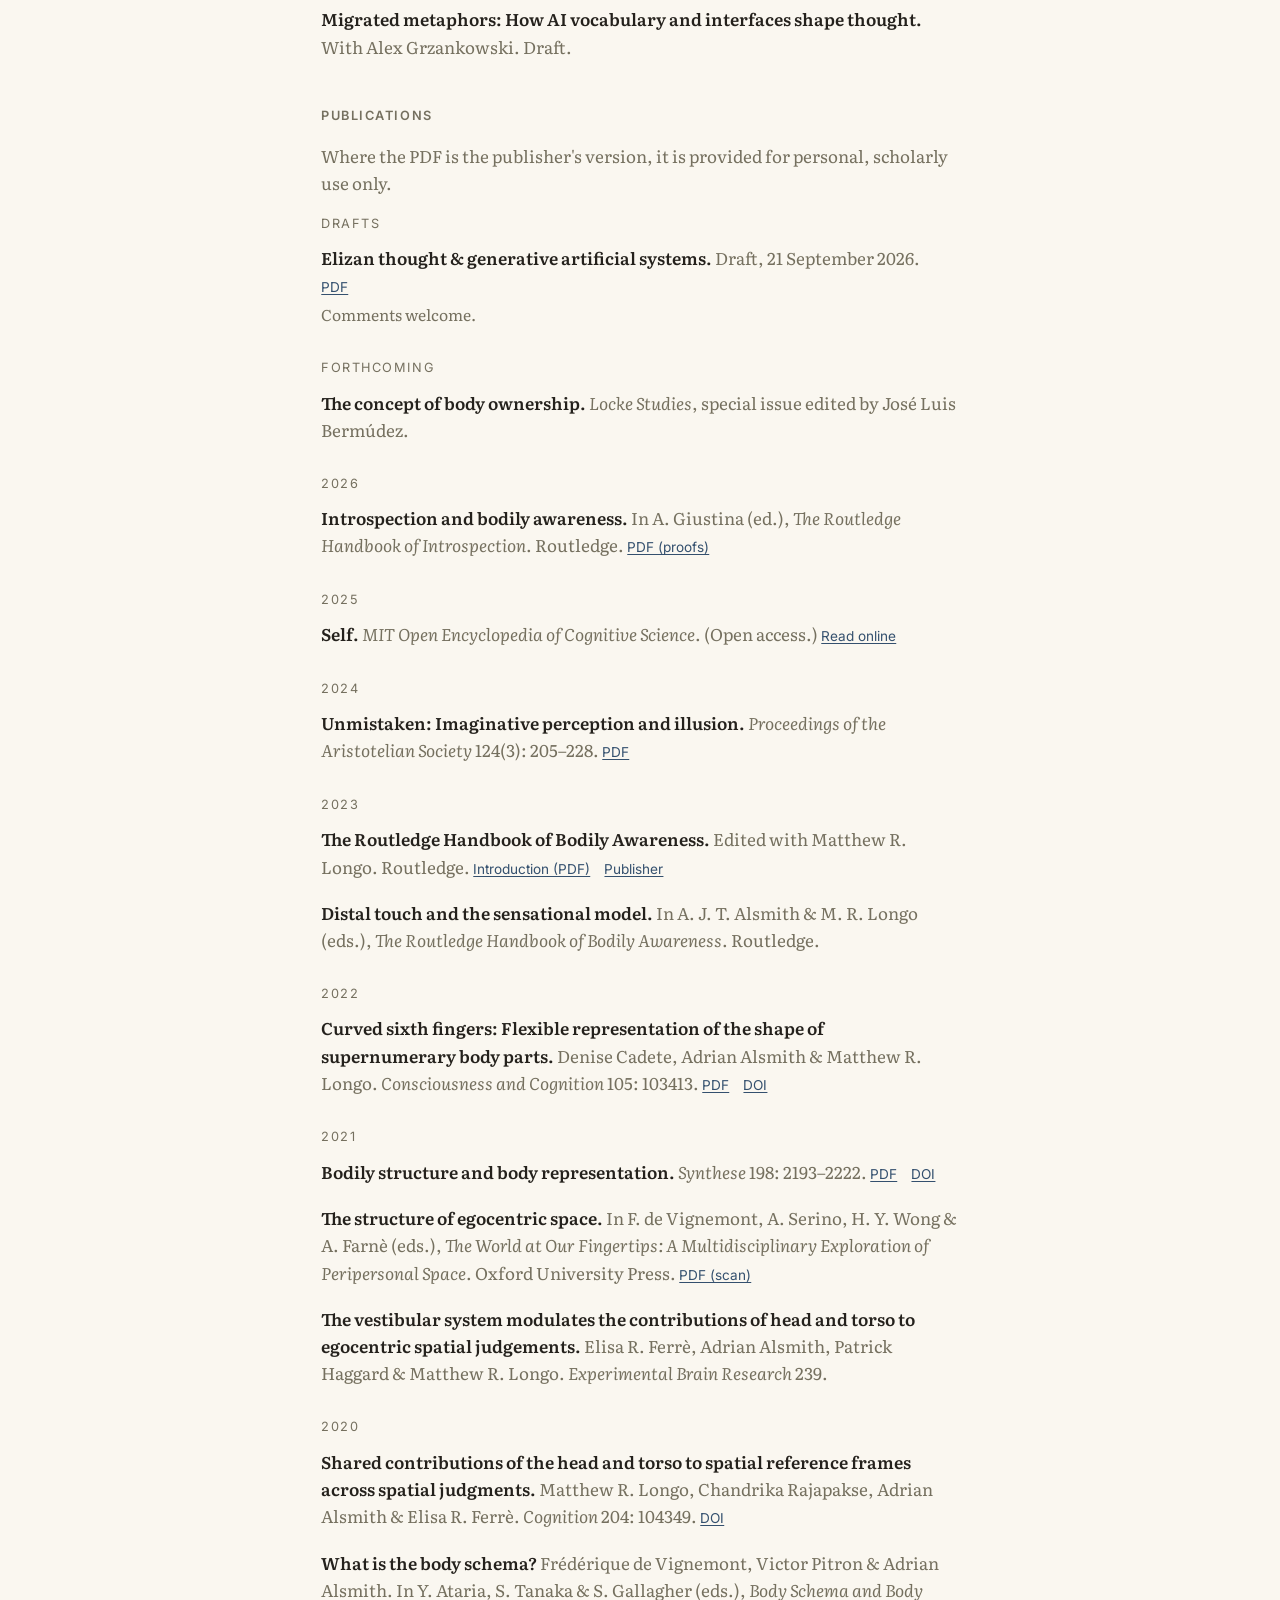
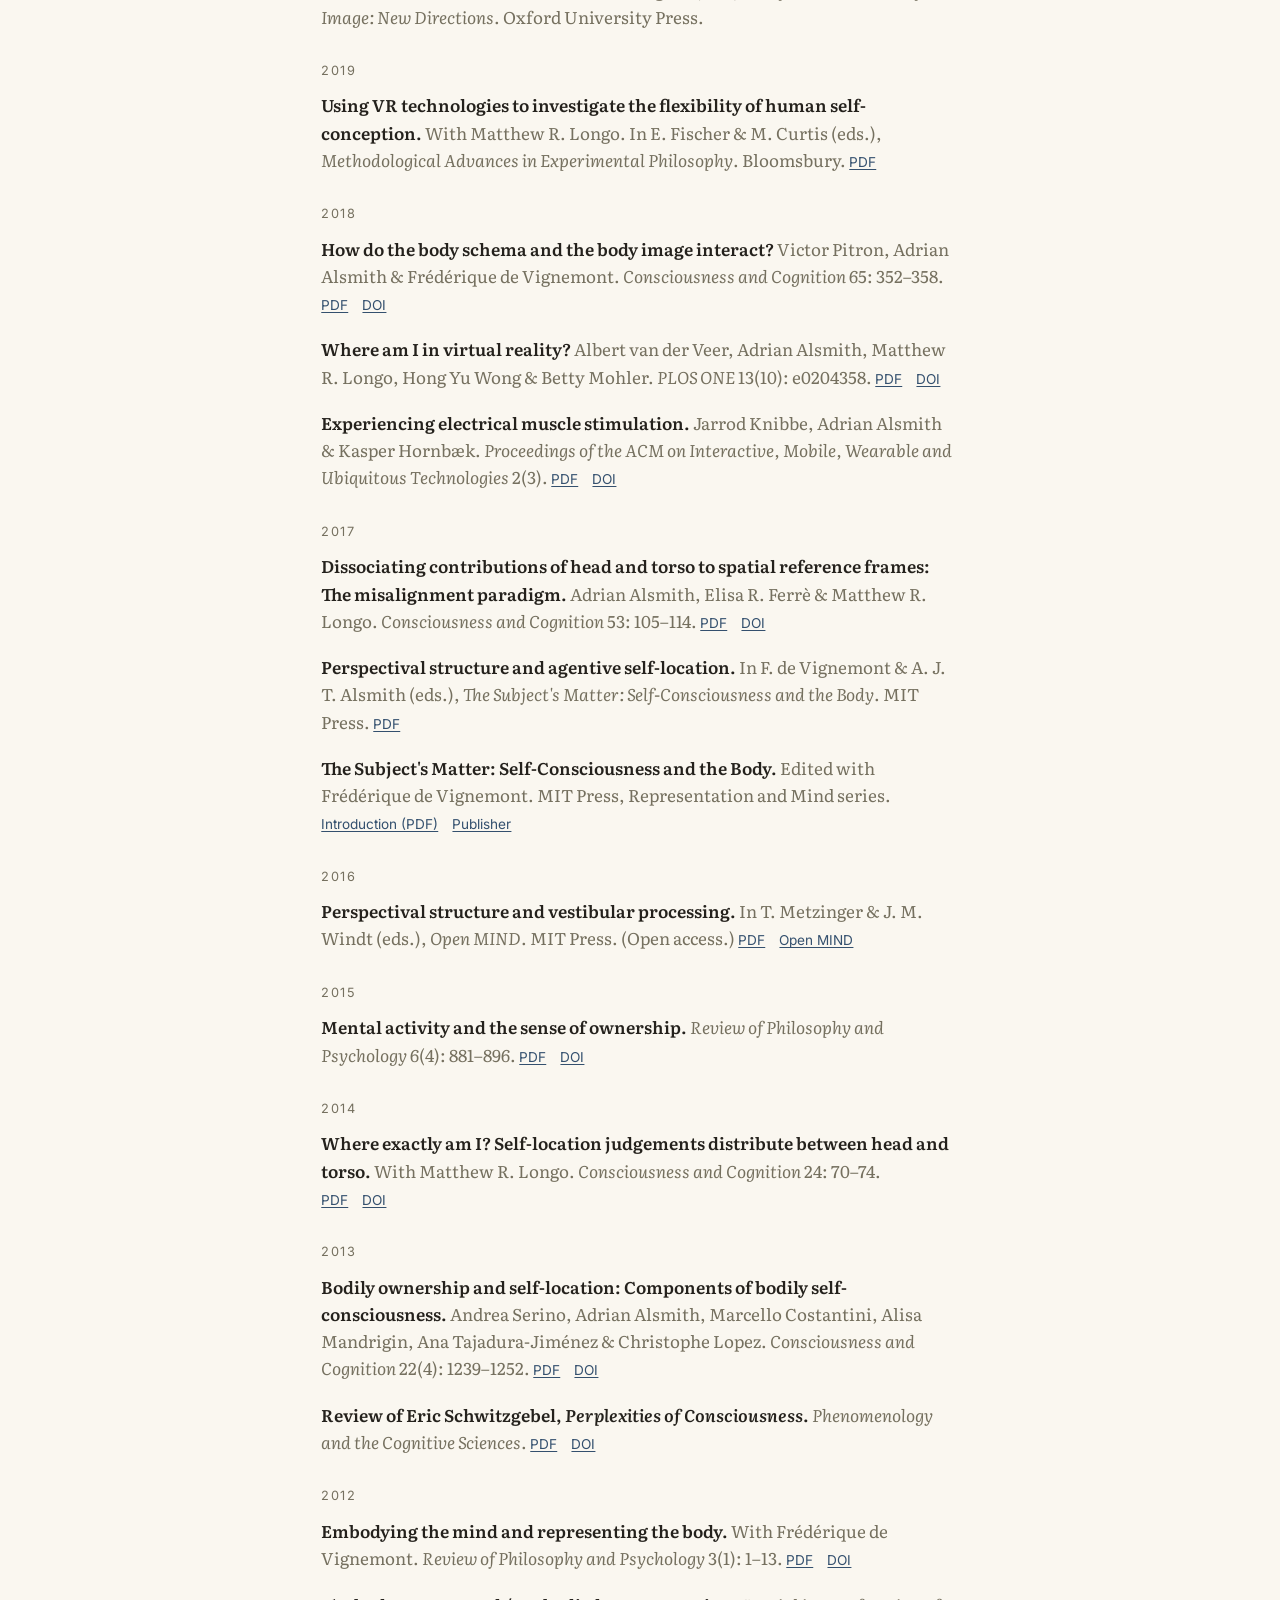
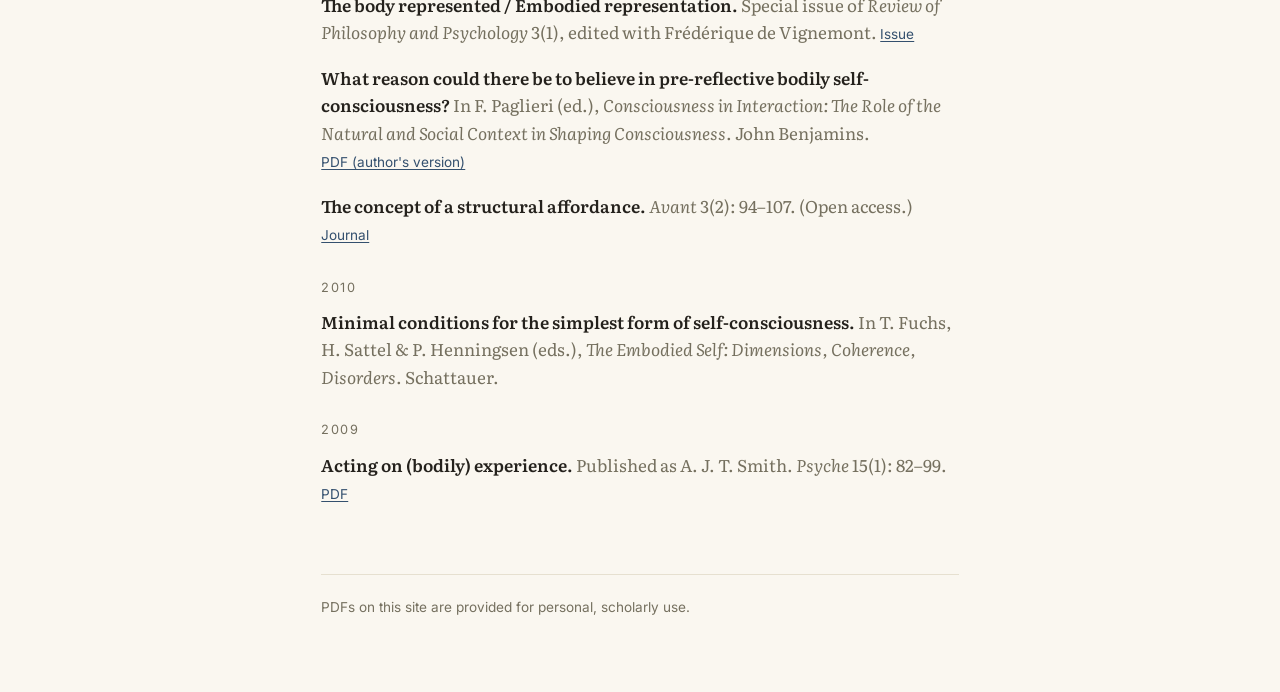
==== commit 11efb2c6: "Move Introspection and bodily awareness from Forthcoming to 2026 The chapter in The Routledge Handbo" ====
--- a/index.html
+++ b/index.html
@@ -99,6 +99,8 @@
           <span class="title">The concept of body ownership.</span>
           <span class="venue"><em>Locke Studies</em>, special issue edited by José Luis Bermúdez.</span>
         </li>
+
+        <span class="year">2026</span>
         <li>
           <span class="title">Introspection and bodily awareness.</span>
           <span class="venue">In A. Giustina (ed.), <em>The Routledge Handbook of Introspection</em>. Routledge.</span>
